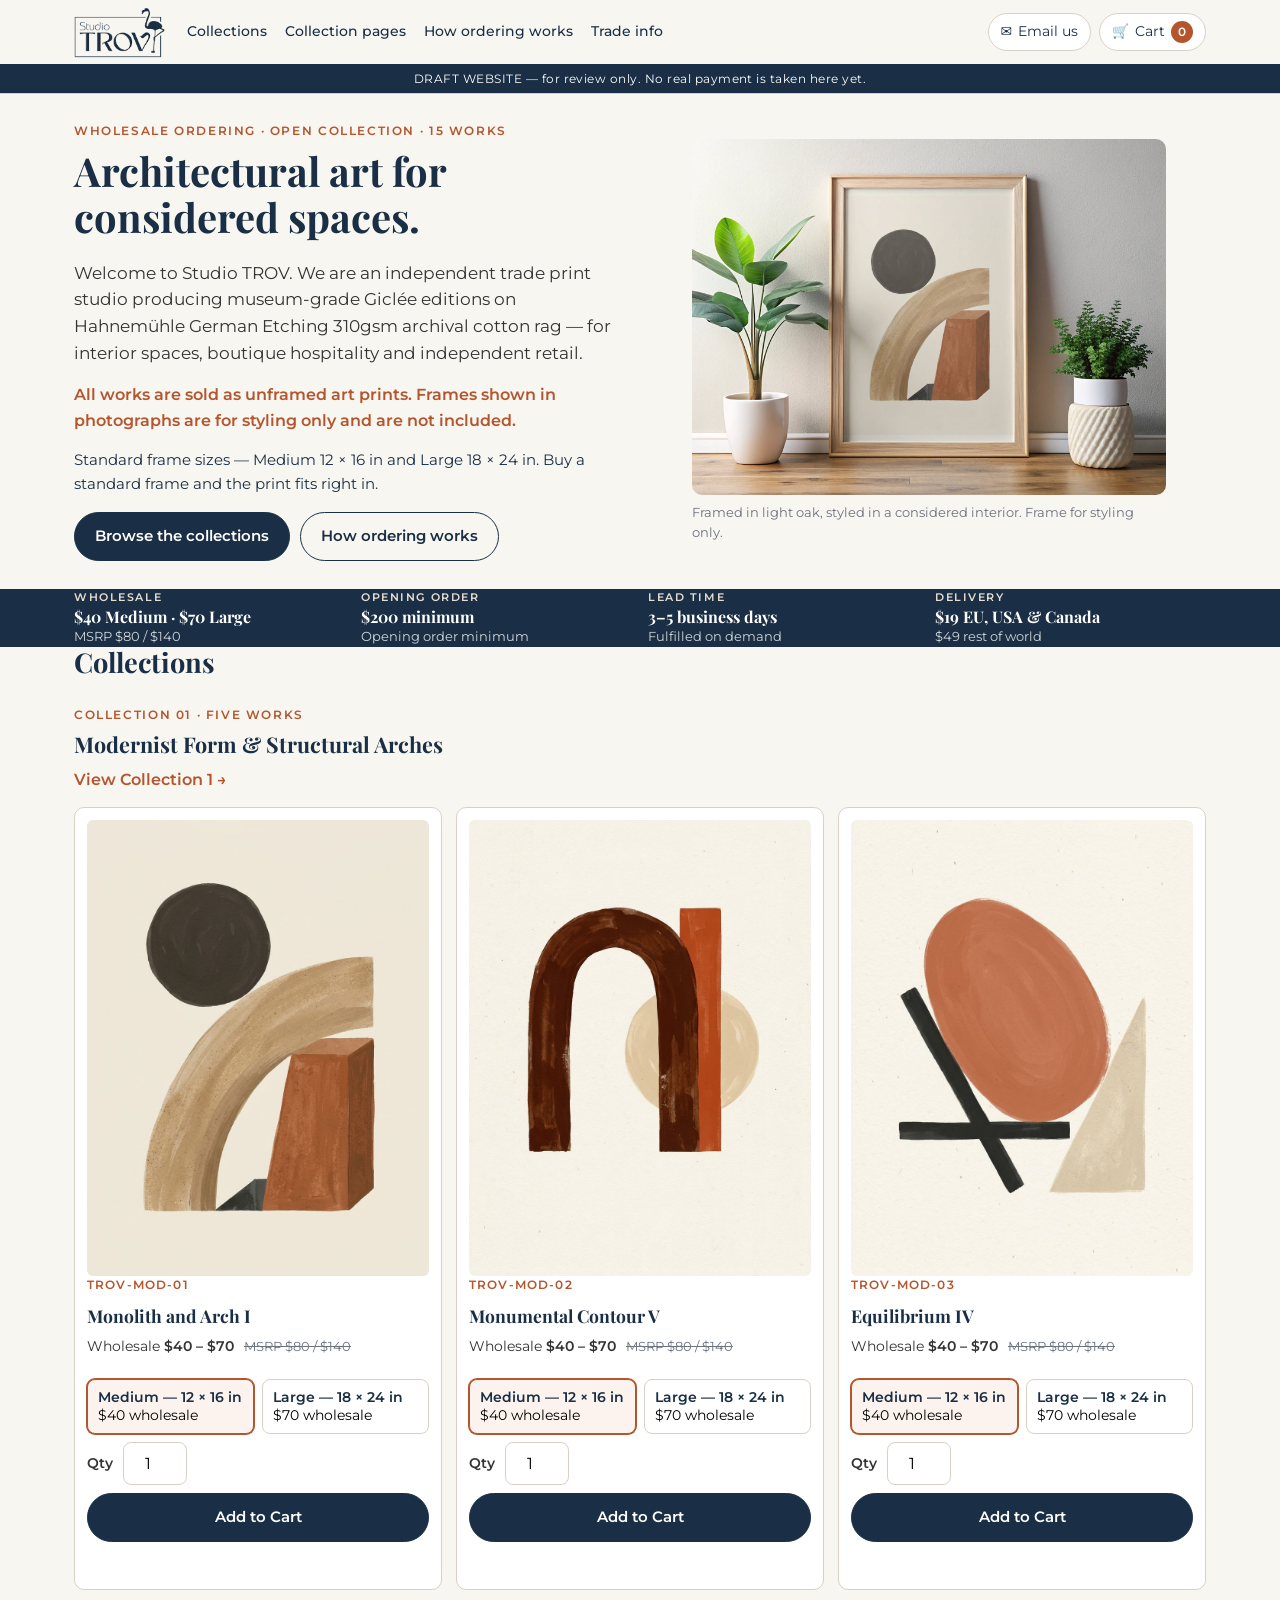
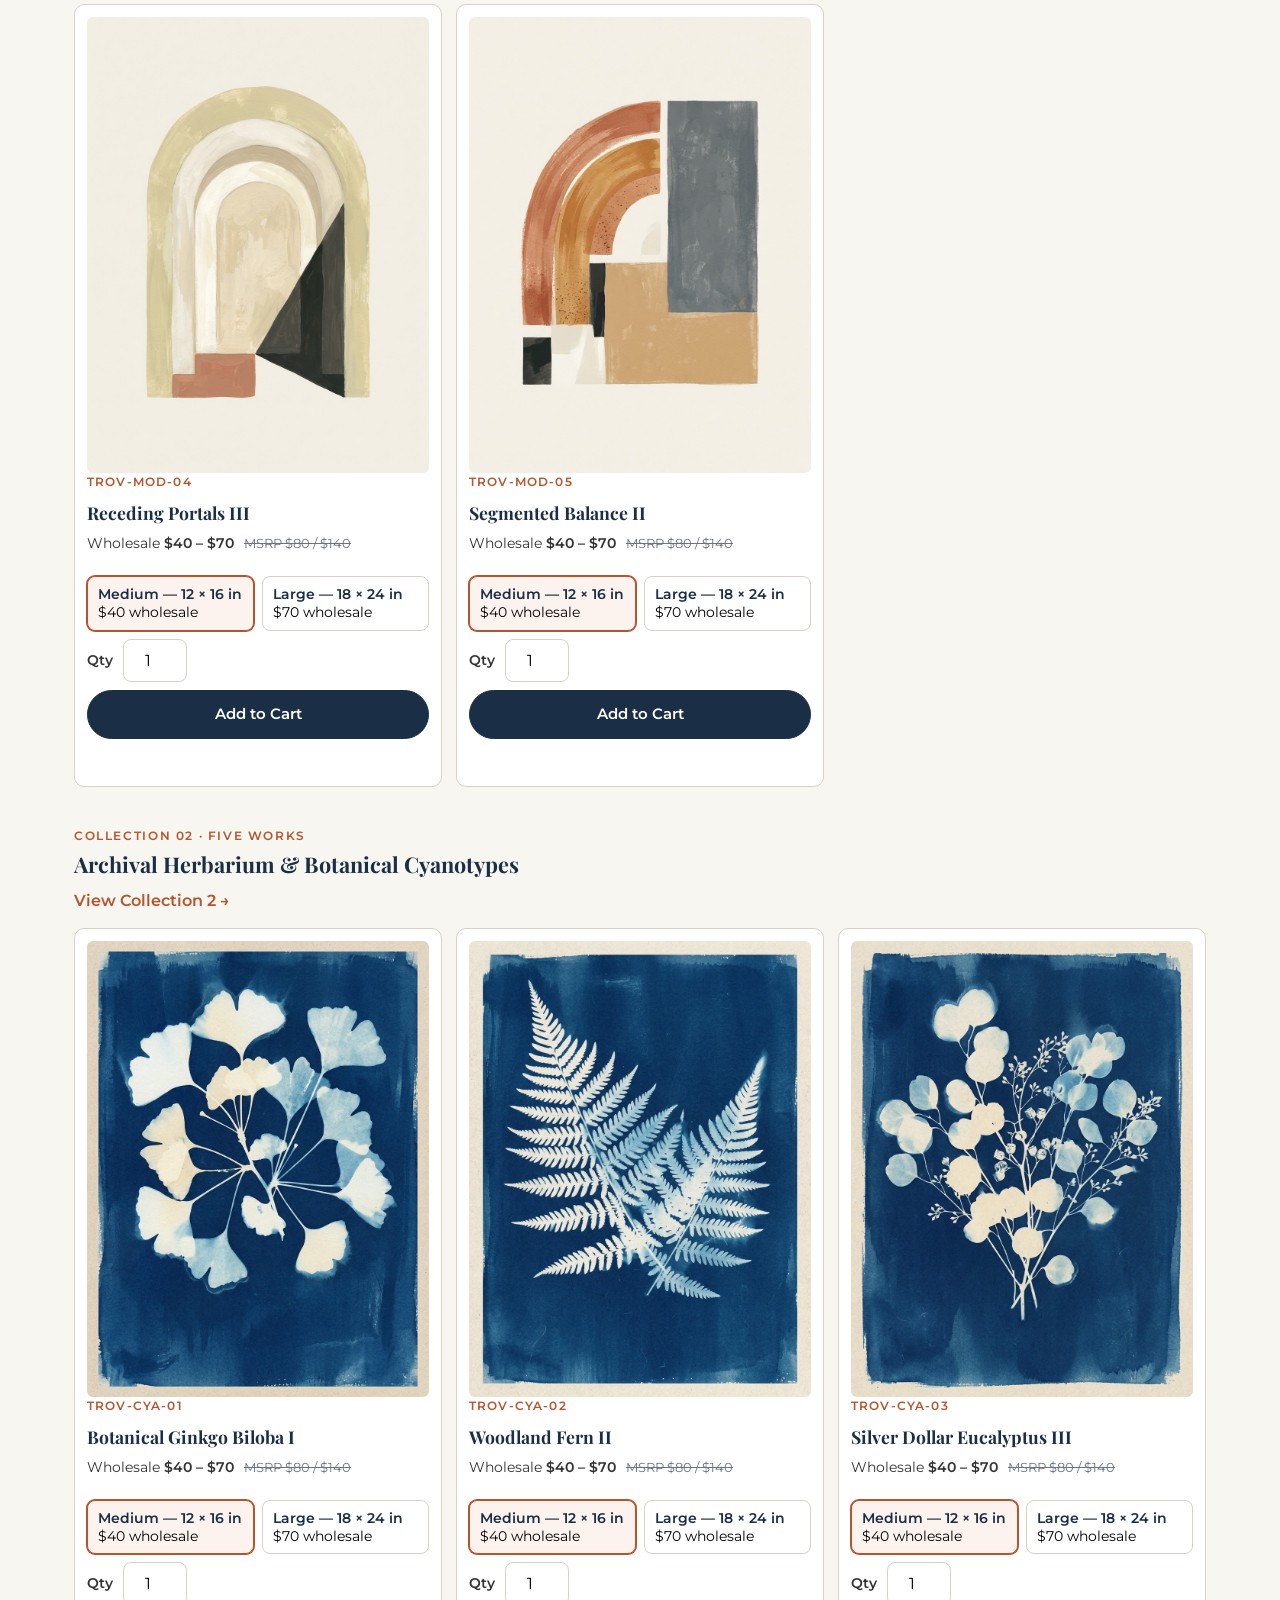
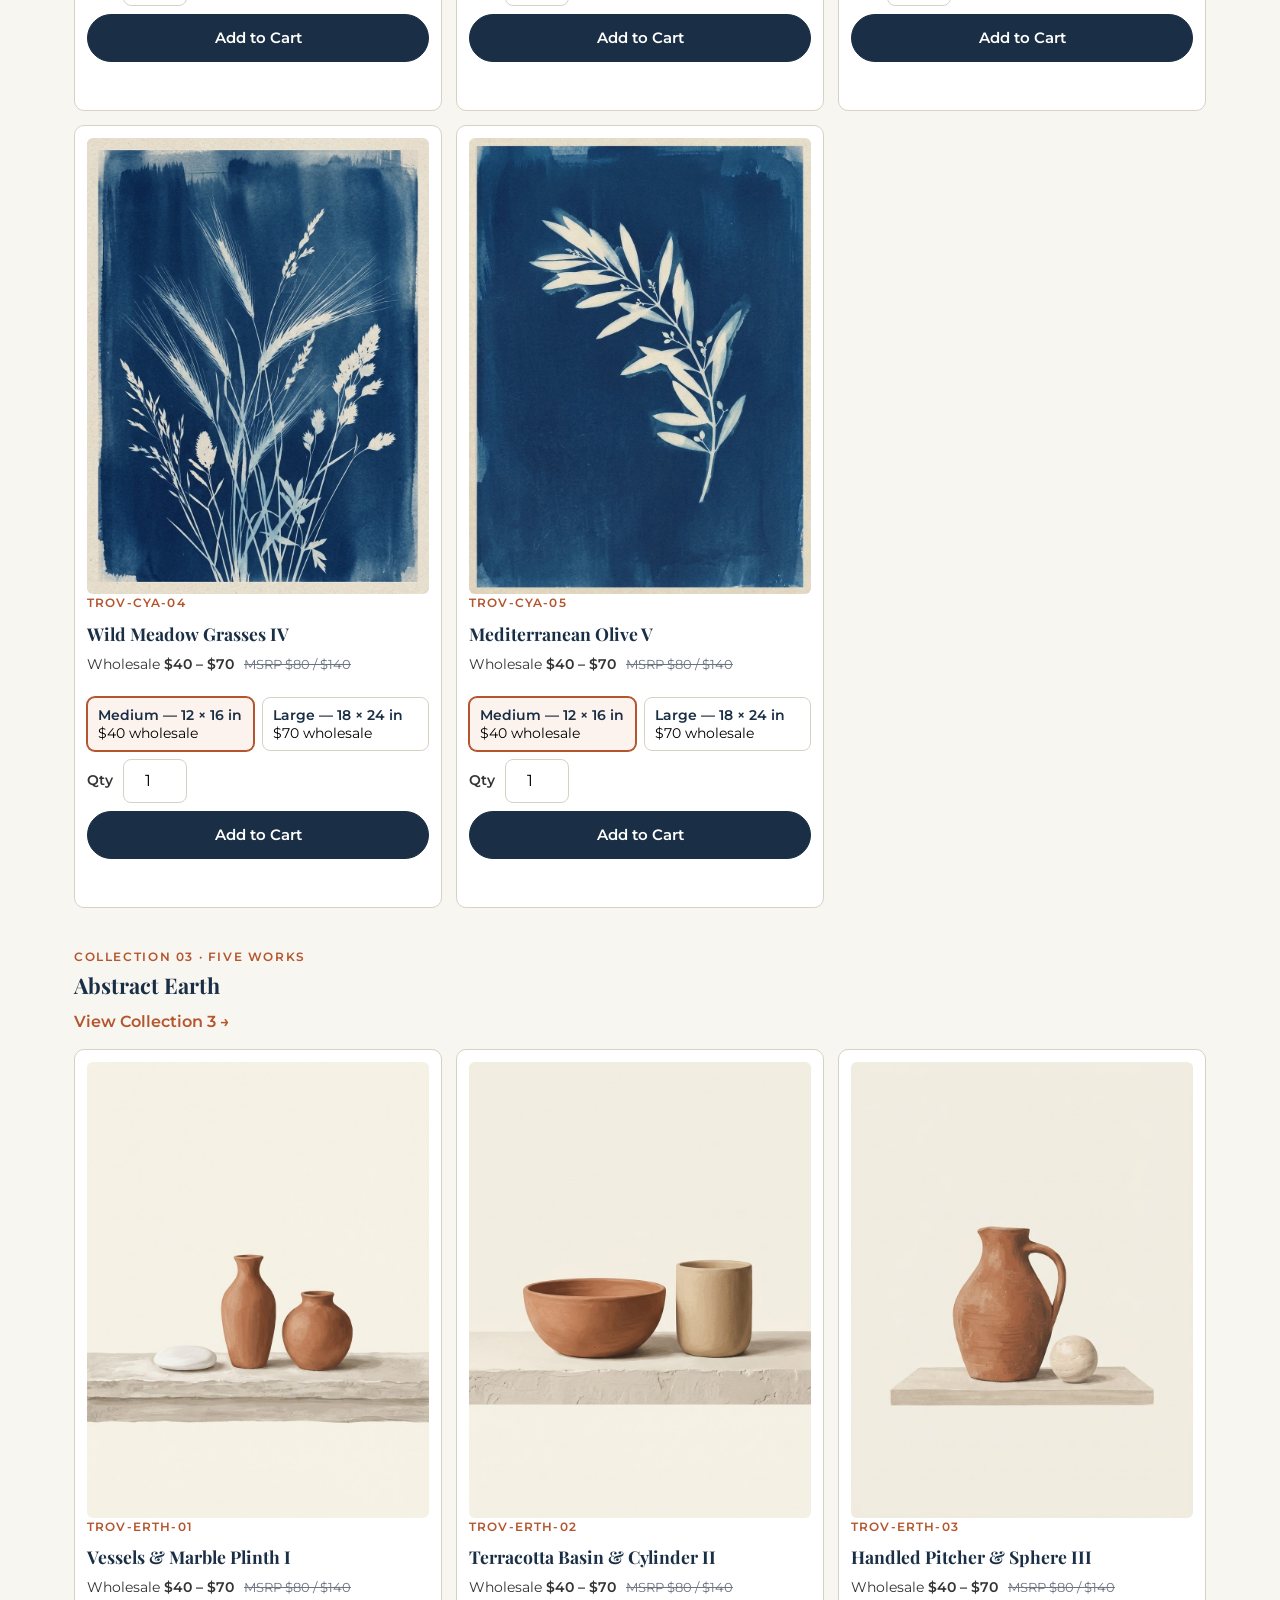
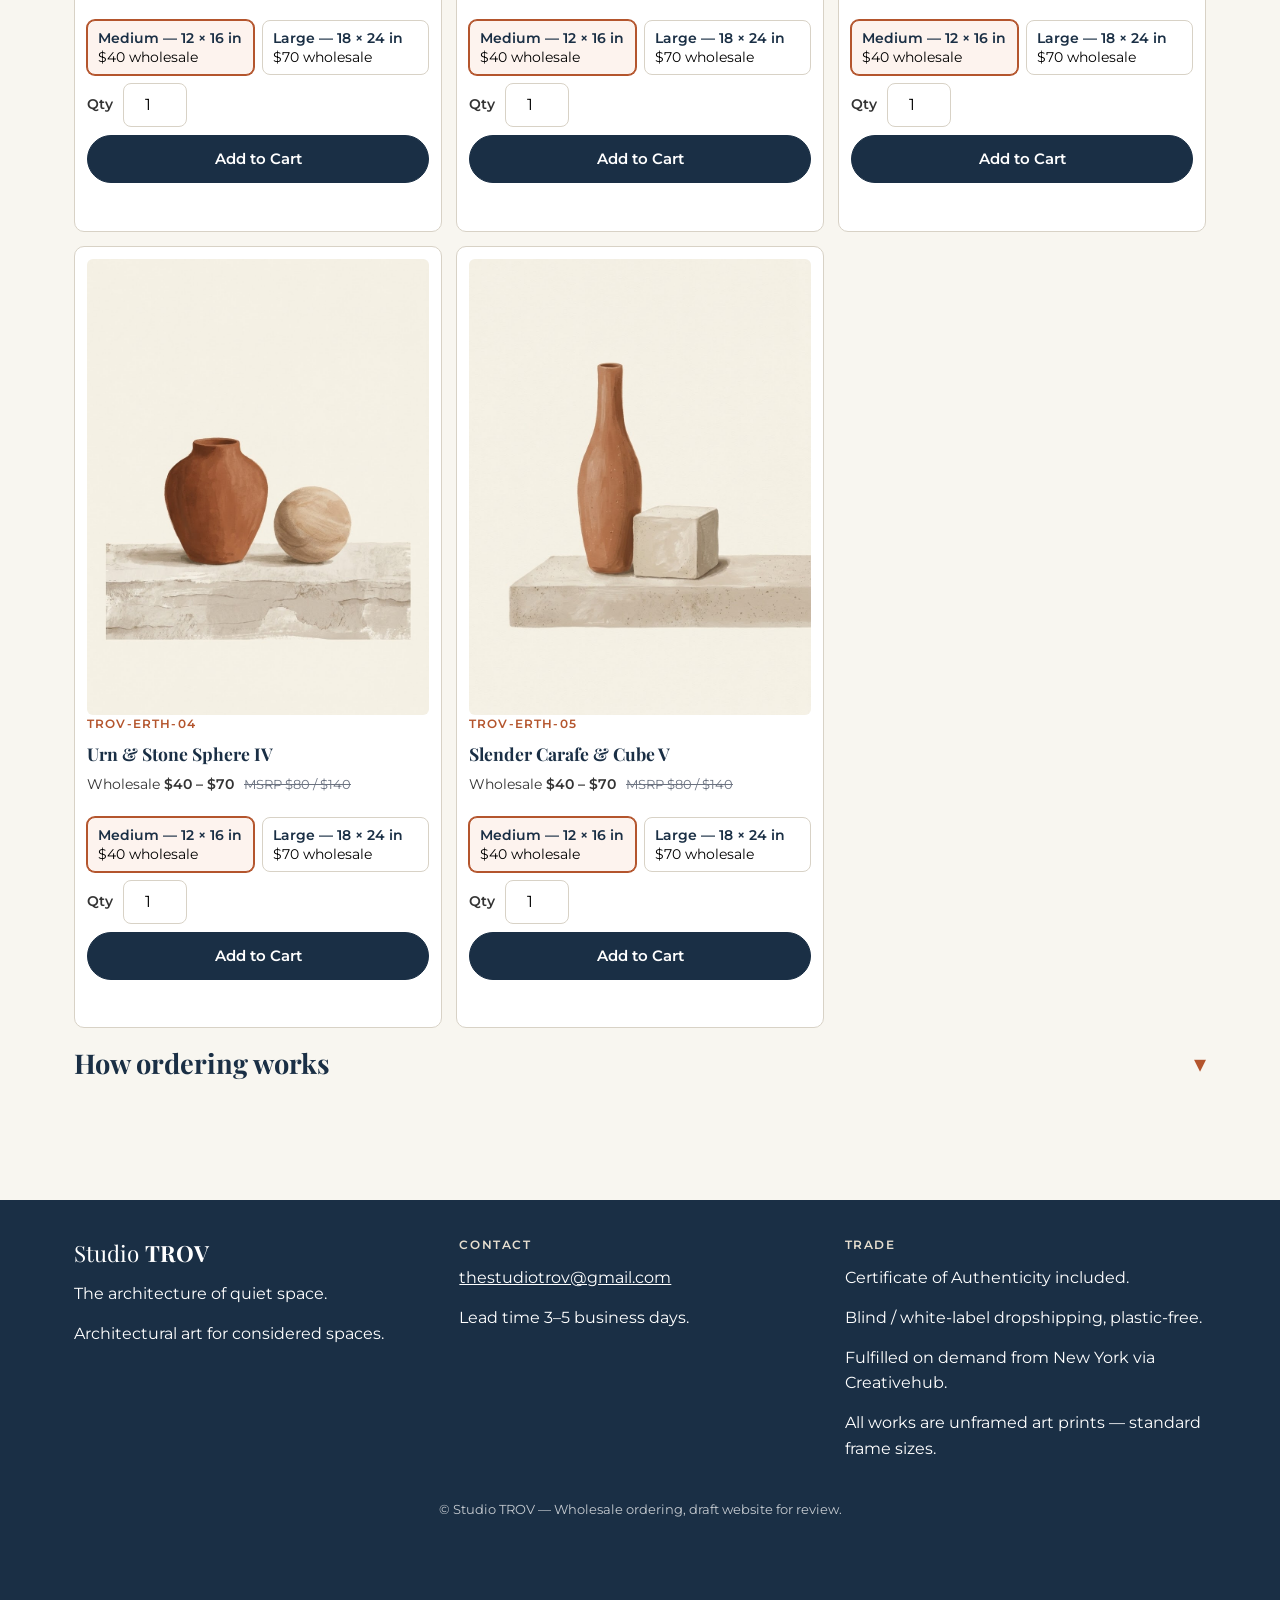
==== index.html @ d838dde0 "Website review changes: trade strip and piece info in rows, collection texts removed, How ordering w" ====
<!DOCTYPE html>
<html lang="en">
<head>
<meta charset="UTF-8">
<meta name="viewport" content="width=device-width, initial-scale=1.0">
<title>Studio TROV — Wholesale Ordering</title>
<meta name="description" content="Studio TROV wholesale ordering: museum-grade Giclée art prints, unframed, in Medium 12×16 in and Large 18×24 in. Order online, pay securely, fulfilled from New York.">
<link rel="icon" href="assets/logo-header.png">
<link rel="stylesheet" href="styles.css">
</head>
<body>
<a class="skip-link" href="#shop">Skip to shop</a>

<!-- ============ HEADER (wireframe: Studio Trov + email + cart) ============ -->
<header class="site-header">
  <div class="container header-inner">
    <a class="brand" href="#shop" data-goto="shop" aria-label="Studio TROV — home">
      <img src="assets/logo-header.png" alt="Studio TROV — The architecture of quiet space" class="brand-logo" onerror="this.style.display='none';document.getElementById('brand-fallback').style.display='inline'">
      <span class="brand-fallback" id="brand-fallback">Studio <strong>TROV</strong></span>
    </a>
    <nav class="header-nav" aria-label="Main">
      <a href="#collections" data-goto="shop" data-scroll="collections">Collections</a>
      <details class="nav-collections">
        <summary>Collection pages</summary>
        <div class="nav-drop">
          <a href="#collection-1" data-collection-view="mod">01 · Modernist Form</a>
          <a href="#collection-2" data-collection-view="cya">02 · Archival Herbarium</a>
          <a href="#collection-3" data-collection-view="erth">03 · Abstract Earth</a>
        </div>
      </details>
      <a href="#how-it-works" data-goto="shop" data-scroll="how-it-works">How ordering works</a>
      <a href="#trade" data-goto="shop" data-scroll="trade">Trade info</a>
    </nav>
    <div class="header-actions">
      <a class="icon-btn" href="mailto:thestudiotrov@gmail.com" title="Reach us via email — thestudiotrov@gmail.com" aria-label="Reach us via email">
        <span aria-hidden="true">✉</span><span class="icon-label">Email us</span>
      </a>
      <button class="icon-btn cart-btn" type="button" data-goto="cart" aria-label="View cart">
        <span aria-hidden="true">🛒</span><span class="icon-label">Cart</span>
        <span class="cart-count" id="cart-count" aria-live="polite">0</span>
      </button>
    </div>
  </div>
  <p class="draft-banner">DRAFT WEBSITE — for review only. No real payment is taken here yet.</p>
</header>

<main id="main">
<!-- ============ SHOP VIEW ============ -->
<section id="view-shop" class="view" aria-label="Shop">
  <!-- Welcome / hero (wireframe: Welcome text left, image right) -->
  <section class="hero container">
    <div class="hero-text">
      <p class="kicker">Wholesale ordering &middot; Open Collection &middot; 15 works</p>
      <h1>Architectural art for considered spaces.</h1>
      <p class="lead">Welcome to Studio TROV. We are an independent trade print studio producing museum-grade Gicl&eacute;e editions on Hahnem&uuml;hle German Etching 310gsm archival cotton rag — for interior spaces, boutique hospitality and independent retail.</p>
      <p class="frameless"><strong>All works are sold as unframed art prints.</strong> Frames shown in photographs are for styling only and are not included.</p>
      <p class="sizes-note">Standard frame sizes — Medium 12 &times; 16 in and Large 18 &times; 24 in. Buy a standard frame and the print fits right in.</p>
      <div class="hero-cta">
        <a class="btn btn-primary" href="#collections">Browse the collections</a>
        <a class="btn btn-ghost" href="#how-it-works">How ordering works</a>
      </div>
    </div>
    <figure class="hero-media">
      <img src="assets/hero-mod01.jpg" alt="Monolith and Arch I, framed in light oak in a considered interior" width="1200" height="800">
      <figcaption>Framed in light oak, styled in a considered interior. Frame for styling only.</figcaption>
    </figure>
  </section>

  <!-- Trade strip -->
  <section class="trade-strip" id="trade" aria-label="Trade terms at a glance">
    <div class="container trade-grid">
      <div><span class="trade-label">Wholesale</span><strong>$40 Medium &middot; $70 Large</strong><span class="trade-sub">MSRP $80 / $140</span></div>
      <div><span class="trade-label">Opening order</span><strong>$200 minimum</strong><span class="trade-sub">Opening order minimum</span></div>
      <div><span class="trade-label">Lead time</span><strong>3–5 business days</strong><span class="trade-sub">Fulfilled on demand</span></div>
      <div><span class="trade-label">Delivery</span><strong>$19 EU, USA &amp; Canada</strong><span class="trade-sub">$49 rest of world</span></div>
    </div>
  </section>

  <!-- Collections (wireframe: Collections, Collection 1/2/3 rows) -->
  <section class="collections container" id="collections" aria-label="Collections">
    <h2>Collections</h2>
    <section class="collection" id="collection-1" aria-labelledby="coll-1-title">
      <div class="collection-head">
        <p class="kicker">Collection 01 &middot; Five works</p>
        <h3 id="coll-1-title">Modernist Form &amp; Structural Arches</h3>
        <p><a href="#collection-1" class="view-collection-link" data-collection-view="mod">View Collection 1 →</a></p>
      </div>
      <div class="product-row" data-collection="mod"></div>
    </section>

    <section class="collection" id="collection-2" aria-labelledby="coll-2-title">
      <div class="collection-head">
        <p class="kicker">Collection 02 &middot; Five works</p>
        <h3 id="coll-2-title">Archival Herbarium &amp; Botanical Cyanotypes</h3>
        <p><a href="#collection-2" class="view-collection-link" data-collection-view="cya">View Collection 2 →</a></p>
      </div>
      <div class="product-row" data-collection="cya"></div>
    </section>

    <section class="collection" id="collection-3" aria-labelledby="coll-3-title">
      <div class="collection-head">
        <p class="kicker">Collection 03 &middot; Five works</p>
        <h3 id="coll-3-title">Abstract Earth</h3>
        <p><a href="#collection-3" class="view-collection-link" data-collection-view="erth">View Collection 3 →</a></p>
      </div>
      <div class="product-row" data-collection="erth"></div>
    </section>
  </section>

  <!-- How ordering works -->
  <section class="how container" id="how-it-works" aria-labelledby="how-title">
    <details class="how-details" id="how-details">
    <summary><h2 id="how-title">How ordering works</h2><span class="how-chevron" aria-hidden="true">▾</span></summary>
    <ol class="steps">
      <li><strong>1. Pick your prints</strong><span>Choose a size and quantity for each work and add it to your cart. Opening order minimum $200.</span></li>
      <li><strong>2. Tell us where to send them</strong><span>Your shop name, email, phone and delivery address — plus any delivery notes.</span></li>
      <li><strong>3. Pay securely</strong><span>Payment is by Stripe secure checkout (to be connected — no real payment is taken in this draft).</span></li>
      <li><strong>4. We fulfil &amp; send tracking</strong><span>Printed and dispatched from New York via Creativehub. We email your tracking number once it ships.</span></li>
    </ol>
    <p class="fineprint">Certificate of Authenticity included with every order. Blind / white-label dropshipping in rigid flat kraft mailers, plastic-free. All prices USD.</p>
    </details>
  </section>
</section>

<!-- ============ COLLECTION PAGE VIEW (dynamic) ============ -->
<section id="view-collection" class="view" hidden aria-label="Collection page">
  <div class="container" id="collection-page"></div>
</section>

<!-- ============ PIECE PAGE VIEW (dynamic) ============ -->
<section id="view-piece" class="view" hidden aria-label="Piece page">
  <div class="container" id="piece-page"></div>
</section>

<!-- ============ CART VIEW ============ -->
<section id="view-cart" class="view" hidden aria-label="Cart">
  <div class="container narrow">
    <p class="kicker">Your order</p>
    <h1>Cart</h1>
    <div id="cart-empty" class="empty-state">
      <p>Your cart is empty.</p>
      <button class="btn btn-primary" type="button" data-goto="shop">Browse the collections</button>
    </div>
    <div id="cart-filled" hidden>
      <ul class="cart-list" id="cart-list"></ul>
      <div class="minimum" id="minimum-box">
        <div class="minimum-bar" role="progressbar" aria-label="Progress to opening order minimum" aria-valuemin="0" aria-valuemax="200" aria-valuenow="0" id="minimum-bar"><span id="minimum-fill"></span></div>
        <p id="minimum-text"></p>
      </div>
      <div class="totals">
        <div class="totals-row"><span>Subtotal</span><strong id="cart-subtotal">$0</strong></div>
        <div class="totals-row">
          <label for="delivery-region">Delivery region</label>
          <select id="delivery-region">
            <option value="">Select a region…</option>
            <option value="19">EU / USA / Canada — $19</option>
            <option value="49">Rest of world — $49</option>
          </select>
        </div>
        <div class="totals-row"><span>Delivery</span><strong id="cart-delivery">—</strong></div>
        <div class="totals-row total"><span>Total</span><strong id="cart-total">$0</strong></div>
      </div>
      <p class="form-error" id="cart-error" role="alert" hidden></p>
      <div class="actions-row">
        <button class="btn btn-ghost" type="button" data-goto="shop">Continue shopping</button>
        <button class="btn btn-primary" type="button" id="to-checkout">Proceed to order details →</button>
      </div>
    </div>
  </div>
</section>

<!-- ============ CHECKOUT / ORDER FORM VIEW ============ -->
<section id="view-checkout" class="view" hidden aria-label="Order details">
  <div class="container narrow">
    <p class="kicker">Step 2 of 3 &middot; Order details</p>
    <h1>Your details</h1>
    <p class="section-intro">We need these to fulfil and deliver your order, and to send your tracking number.</p>
    <form id="order-form" novalidate>
      <fieldset>
        <legend>Buyer</legend>
        <label>Full name *<input type="text" name="fullName" autocomplete="name" required></label>
        <label>Business / shop name *<input type="text" name="shopName" autocomplete="organization" required></label>
        <label>Email *<input type="email" name="email" autocomplete="email" required></label>
        <label>Phone number *<input type="tel" name="phone" autocomplete="tel" required></label>
      </fieldset>
      <fieldset>
        <legend>Delivery address</legend>
        <label>Street address *<input type="text" name="street" autocomplete="address-line1" required></label>
        <div class="form-grid-2">
          <label>City *<input type="text" name="city" autocomplete="address-level2" required></label>
          <label>State / province *<input type="text" name="state" autocomplete="address-level1" required></label>
        </div>
        <div class="form-grid-2">
          <label>Postcode / ZIP *<input type="text" name="postcode" autocomplete="postal-code" required></label>
          <label>Country *<input type="text" name="country" autocomplete="country-name" required></label>
        </div>
        <label class="checkbox"><input type="checkbox" name="billingSame" checked> Billing address is the same as delivery address</label>
        <div id="billing-fields" hidden>
          <label>Billing street address *<input type="text" name="billingStreet" autocomplete="billing address-line1"></label>
          <div class="form-grid-2">
            <label>Billing city *<input type="text" name="billingCity"></label>
            <label>Billing postcode / ZIP *<input type="text" name="billingPostcode"></label>
          </div>
          <label>Billing country *<input type="text" name="billingCountry"></label>
        </div>
      </fieldset>
      <fieldset>
        <legend>Anything else?</legend>
        <label>Delivery notes <span class="optional">(optional)</span><textarea name="notes" rows="3" placeholder="e.g. Deliver to the back door, leave with reception…"></textarea></label>
        <label>How did you find Studio TROV? <span class="optional">(optional)</span>
          <select name="source">
            <option value="">Select…</option>
            <option>Line sheet</option>
            <option>Instagram / social media</option>
            <option>Search / web</option>
            <option>Recommendation</option>
            <option>Trade show / event</option>
            <option>Other</option>
          </select>
        </label>
      </fieldset>
      <p class="form-error" id="form-error" role="alert" hidden></p>
      <div class="actions-row">
        <button class="btn btn-ghost" type="button" data-goto="cart">← Back to cart</button>
        <button class="btn btn-primary" type="submit">Continue to payment →</button>
      </div>
    </form>
  </div>
</section>

<!-- ============ PAYMENT VIEW ============ -->
<section id="view-payment" class="view" hidden aria-label="Payment">
  <div class="container narrow">
    <p class="kicker">Step 3 of 3 &middot; Payment</p>
    <h1>Payment</h1>
    <div class="notice notice-draft" role="note">
      <strong>Draft — Stripe is not connected yet.</strong>
      No real payment will be taken in this draft, and no card details are collected or stored here. Once Stripe is connected, this step will take you to secure Stripe checkout to pay.
    </div>
    <h2>Order summary</h2>
    <div id="payment-summary"></div>
    <fieldset class="payment-methods">
      <legend>Payment method</legend>
      <label class="radio-card"><input type="radio" name="payMethod" value="stripe" checked> <strong>Stripe — secure card checkout</strong><span>Pay by card via Stripe. You will be taken to Stripe's secure checkout once it is connected.</span></label>
    </fieldset>
    <div class="actions-row">
      <button class="btn btn-ghost" type="button" data-goto="checkout">← Back to details</button>
      <button class="btn btn-primary" type="button" id="confirm-pay">Confirm order — draft payment</button>
    </div>
    <p class="fineprint">By confirming, you agree to the trade terms: opening order minimum $200, lead time 3–5 business days, all prices USD. Your order will be emailed to Studio TROV on the next screen.</p>
  </div>
</section>

<!-- ============ CONFIRMATION VIEW ============ -->
<section id="view-confirmation" class="view" hidden aria-label="Order confirmation">
  <div class="container narrow">
    <p class="kicker">Order received — draft</p>
    <h1>Thank you — your order is ready to send</h1>
    <p class="lead">Your order reference is <strong id="order-ref">—</strong>. This is a draft: no payment has been taken and no order has been sent yet. Use the buttons below to send it to Studio TROV.</p>
    <div id="confirmation-summary"></div>
    <div class="actions-row wrap">
      <a class="btn btn-primary" id="email-order-btn" href="mailto:thestudiotrov@gmail.com">Email this order to Studio TROV</a>
      <button class="btn btn-ghost" type="button" id="copy-order-btn">Copy order summary</button>
      <button class="btn btn-ghost" type="button" id="new-order-btn">Start a new order</button>
    </div>
    <p class="fineprint" id="copy-status" role="status"></p>
    <h2>What happens next</h2>
    <ol class="steps">
      <li><strong>1. You email the order</strong><span>It goes straight to thestudiotrov@gmail.com, with your order reference in the subject.</span></li>
      <li><strong>2. Studio TROV confirms &amp; takes payment</strong><span>Once Stripe is connected, payment will be taken securely at this stage instead.</span></li>
      <li><strong>3. We fulfil &amp; send tracking</strong><span>Printed and dispatched from New York via Creativehub. Your tracking number is emailed to you once it ships, usually within 24–48 hours of dispatch.</span></li>
    </ol>
  </div>
</section>
</main>

<!-- ============ FLOATING GO TO CART (wireframe) ============ -->
<div class="floating-cart" id="floating-cart" hidden>
  <div class="container floating-inner">
    <span id="floating-text">0 items · $0</span>
    <button class="btn btn-primary" type="button" data-goto="cart">Go to Cart →</button>
  </div>
</div>

<!-- ============ FOOTER (wireframe) ============ -->
<footer class="site-footer">
  <div class="container footer-grid">
    <div>
      <p class="footer-brand">Studio <strong>TROV</strong></p>
      <p>The architecture of quiet space.</p>
      <p>Architectural art for considered spaces.</p>
    </div>
    <div>
      <p class="footer-label">Contact</p>
      <p><a href="mailto:thestudiotrov@gmail.com">thestudiotrov@gmail.com</a></p>
      <p>Lead time 3–5 business days.</p>
    </div>
    <div>
      <p class="footer-label">Trade</p>
      <p>Certificate of Authenticity included.</p>
      <p>Blind / white-label dropshipping, plastic-free.</p>
      <p>Fulfilled on demand from New York via Creativehub.</p>
      <p>All works are unframed art prints — standard frame sizes.</p>
    </div>
  </div>
  <p class="footer-base">© Studio TROV — Wholesale ordering, draft website for review.</p>
</footer>

<script src="app.js"></script>
</body>
</html>
---- styles.css ----
/* Studio TROV — ordering website (draft)
   Mobile-first, responsive: 1 column / horizontal-scroll rows on mobile,
   2 columns tablet, 3 columns desktop. Navy #1A2F45, off-white #F8F6F0,
   terracotta #B4552D. Playfair Display headings, Montserrat body. */
@font-face{font-family:'Playfair Display';font-style:normal;font-weight:400;font-display:swap;src:url(fonts/PlayfairDisplay-Regular.ttf) format('truetype')}
@font-face{font-family:'Playfair Display';font-style:italic;font-weight:400;font-display:swap;src:url(fonts/PlayfairDisplay-Italic.ttf) format('truetype')}
@font-face{font-family:'Playfair Display';font-style:normal;font-weight:700;font-display:swap;src:url(fonts/PlayfairDisplay-Bold.ttf) format('truetype')}
@font-face{font-family:'Montserrat';font-style:normal;font-weight:300;font-display:swap;src:url(fonts/Montserrat-Light.ttf) format('truetype')}
@font-face{font-family:'Montserrat';font-style:normal;font-weight:400;font-display:swap;src:url(fonts/Montserrat-Regular.ttf) format('truetype')}
@font-face{font-family:'Montserrat';font-style:normal;font-weight:500;font-display:swap;src:url(fonts/Montserrat-Medium.ttf) format('truetype')}
@font-face{font-family:'Montserrat';font-style:normal;font-weight:600;font-display:swap;src:url(fonts/Montserrat-SemiBold.ttf) format('truetype')}

:root{
  --navy:#1A2F45; --offwhite:#F8F6F0; --terra:#B4552D; --charcoal:#333;
  --grey:#6B7280; --hair:#D8D2C6; --white:#fff; --pale:#E7DFD0;
  --radius:10px; --max:1180px;
}
*{box-sizing:border-box}
html{scroll-behavior:smooth}
body{margin:0;background:var(--offwhite);color:var(--charcoal);
  font-family:'Montserrat',system-ui,-apple-system,'Segoe UI',sans-serif;
  font-size:16px;line-height:1.6}
img{max-width:100%;height:auto;display:block}
h1,h2,h3{font-family:'Playfair Display',Georgia,serif;color:var(--navy);line-height:1.15;margin:0 0 .5em}
h1{font-size:2rem} h2{font-size:1.7rem} h3{font-size:1.35rem}
p{margin:0 0 .9em}
a{color:var(--navy)}
.container{max-width:var(--max);margin:0 auto;padding:0 16px}
.narrow{max-width:760px}
.skip-link{position:absolute;left:-9999px}
.skip-link:focus{left:8px;top:8px;background:var(--navy);color:#fff;padding:8px 12px;z-index:99}
.kicker{font-size:.72rem;font-weight:600;letter-spacing:.14em;text-transform:uppercase;color:var(--terra);margin:0 0 .6em}
.lead{font-size:1.05rem}
.frameless{color:var(--terra);font-weight:600}
.sizes-note{font-size:.95rem;color:var(--navy)}
.fineprint{font-size:.85rem;color:var(--grey)}

/* Header — sticky, as in wireframe */
.site-header{position:sticky;top:0;z-index:50;background:var(--offwhite);border-bottom:1px solid var(--hair)}
.header-inner{display:flex;align-items:center;gap:12px;min-height:64px}
.brand{display:flex;align-items:center;text-decoration:none;color:var(--navy);flex:0 0 auto}
.brand-logo{height:52px;width:auto}
.brand-fallback{display:none;font-family:'Playfair Display',serif;font-size:1.3rem}
.header-nav{display:none;gap:18px;margin-left:8px}
.header-nav a{text-decoration:none;font-size:.85rem;font-weight:500;color:var(--navy)}
.header-nav a:hover{color:var(--terra)}
.header-actions{margin-left:auto;display:flex;gap:8px;align-items:center}
.icon-btn{display:inline-flex;align-items:center;gap:6px;background:#fff;border:1px solid var(--hair);
  border-radius:999px;padding:7px 12px;font:inherit;font-size:.85rem;cursor:pointer;color:var(--navy);text-decoration:none}
.icon-btn:hover{border-color:var(--terra)}
.cart-btn{position:relative}
.cart-count{background:var(--terra);color:#fff;border-radius:999px;min-width:22px;height:22px;
  display:inline-flex;align-items:center;justify-content:center;font-size:.75rem;font-weight:600;padding:0 5px}
.draft-banner{margin:0;text-align:center;background:var(--navy);color:#fff;font-size:.75rem;padding:5px 12px;letter-spacing:.04em}

/* Buttons */
.btn{display:inline-block;border:1px solid var(--navy);border-radius:999px;padding:11px 20px;
  font:inherit;font-weight:600;font-size:.95rem;cursor:pointer;text-decoration:none;text-align:center}
.btn-primary{background:var(--navy);color:#fff}
.btn-primary:hover{background:var(--terra);border-color:var(--terra)}
.btn-ghost{background:transparent;color:var(--navy)}
.btn-ghost:hover{border-color:var(--terra);color:var(--terra)}
.btn:disabled{opacity:.45;cursor:not-allowed}
button{font:inherit}

/* Hero */
.hero{padding:28px 16px 8px;display:grid;gap:24px}
.hero-media img{width:100%;aspect-ratio:4/3;object-fit:cover;border-radius:var(--radius)}
.hero-media figcaption{font-size:.8rem;color:var(--grey);margin-top:8px}
.hero-cta{display:flex;gap:10px;flex-wrap:wrap;margin-top:16px}

/* Trade strip */
.trade-strip{background:var(--navy);color:#fff;margin:28px 0 0}
.trade-grid{display:grid;grid-template-columns:repeat(2,minmax(0,1fr));gap:14px 16px;padding:20px 16px}
.trade-grid div{display:flex;flex-direction:column;min-width:0}
.trade-label{font-size:.7rem;letter-spacing:.14em;text-transform:uppercase;color:var(--pale);font-weight:600}
.trade-grid strong{font-family:'Playfair Display',serif;font-size:1rem;font-weight:700;line-height:1.25;overflow-wrap:break-word}
.trade-sub{font-size:.8rem;opacity:.8}

/* Collections — mobile: horizontal scroll rows (wireframe); tablet/desktop: grid */
.collections{padding:32px 16px 8px}
.section-intro{max-width:640px}
.collection{margin:28px 0 8px}
.collection-head{margin-bottom:14px;max-width:640px}
.product-row{display:flex;gap:14px;overflow-x:auto;scroll-snap-type:x mandatory;
  padding-bottom:12px;-webkit-overflow-scrolling:touch}
.product-row::-webkit-scrollbar{height:6px}
.product-row::-webkit-scrollbar-thumb{background:var(--hair);border-radius:3px}
.product-card{flex:0 0 78%;max-width:300px;scroll-snap-align:start;background:#fff;
  border:1px solid var(--hair);border-radius:var(--radius);padding:12px;display:flex;flex-direction:column;gap:8px}
.product-card img{width:100%;aspect-ratio:3/4;object-fit:cover;border-radius:6px;background:var(--pale)}
.product-sku{font-size:.72rem;font-weight:600;letter-spacing:.1em;text-transform:uppercase;color:var(--terra)}
.product-title{font-family:'Playfair Display',serif;color:var(--navy);font-size:1.1rem;line-height:1.25;margin:0}
.product-price{font-size:.9rem}
.product-price s{color:var(--grey);margin-left:6px;font-size:.82rem}
.size-pills{display:flex;gap:8px;flex-wrap:wrap}
.size-pill{flex:1;min-width:120px;border:1px solid var(--hair);border-radius:8px;background:#fff;
  padding:8px 10px;cursor:pointer;text-align:left;font-size:.85rem;line-height:1.35}
.size-pill[aria-pressed="true"]{border-color:var(--terra);background:#FDF3EE;box-shadow:0 0 0 1px var(--terra)}
.size-pill strong{display:block;color:var(--navy)}
.qty-row{display:flex;align-items:center;gap:10px}
.qty-row label{font-size:.85rem;font-weight:600}
.qty-row input{width:64px;padding:8px;border:1px solid var(--hair);border-radius:8px;font:inherit;text-align:center}
.add-btn{width:100%}
.added-note{font-size:.82rem;color:var(--terra);font-weight:600;min-height:1.2em}

/* How it works — collapsible drop-down (collapsed by default) */
.how{padding:24px 16px 40px}
.how-details summary{display:flex;align-items:center;justify-content:space-between;gap:12px;cursor:pointer;list-style:none}
.how-details summary::-webkit-details-marker{display:none}
.how-details summary h2{margin:0}
.how-chevron{font-size:1.5rem;line-height:1;color:var(--terra);transition:transform .2s ease;flex:0 0 auto}
.how-details[open ] .how-chevron{transform:rotate(180deg)}
.how-details .steps{margin-top:16px}
.steps{list-style:none;margin:0;padding:0;display:grid;gap:14px;counter-reset:step}
.steps li{background:#fff;border:1px solid var(--hair);border-radius:var(--radius);padding:16px}
.steps strong{display:block;font-family:'Playfair Display',serif;color:var(--navy);font-size:1.05rem;margin-bottom:4px}
.steps span{font-size:.92rem}

/* Views */
.view{padding:28px 0 120px}
.view[hidden]{display:none}
.empty-state{background:#fff;border:1px solid var(--hair);border-radius:var(--radius);padding:28px;text-align:center}
.cart-list{list-style:none;margin:0 0 20px;padding:0;display:grid;gap:12px}
.cart-item{display:grid;grid-template-columns:72px 1fr;gap:12px;background:#fff;border:1px solid var(--hair);border-radius:var(--radius);padding:12px}
.cart-item img{width:72px;aspect-ratio:3/4;object-fit:cover;border-radius:6px}
.cart-item h3{font-size:1rem;margin:0}
.cart-item .muted{font-size:.85rem;color:var(--grey)}
.cart-item .line-total{font-weight:600;color:var(--navy)}
.cart-qty{display:flex;align-items:center;gap:8px;margin-top:8px}
.cart-qty button{width:32px;height:32px;border:1px solid var(--hair);background:#fff;border-radius:8px;cursor:pointer;font-size:1rem}
.cart-qty input{width:52px;padding:6px;text-align:center;border:1px solid var(--hair);border-radius:8px;font:inherit}
.remove-btn{background:none;border:none;color:var(--terra);cursor:pointer;padding:4px 0;font-size:.85rem;text-align:left}
.minimum{background:#fff;border:1px solid var(--hair);border-radius:var(--radius);padding:14px;margin-bottom:16px}
.minimum-bar{height:10px;background:var(--pale);border-radius:5px;overflow:hidden}
.minimum-bar span{display:block;height:100%;background:var(--terra);width:0}
.minimum p{margin:8px 0 0;font-size:.9rem}
.totals{background:#fff;border:1px solid var(--hair);border-radius:var(--radius);padding:16px;margin-bottom:16px}
.totals-row{display:flex;justify-content:space-between;align-items:center;gap:12px;padding:6px 0}
.totals-row.total{border-top:1px solid var(--hair);margin-top:8px;padding-top:12px;font-size:1.15rem}
.totals select{padding:8px;border:1px solid var(--hair);border-radius:8px;font:inherit;max-width:260px}
.actions-row{display:flex;gap:10px;flex-wrap:wrap;justify-content:space-between}
.actions-row.wrap{justify-content:flex-start}

/* Forms */
form fieldset{border:1px solid var(--hair);border-radius:var(--radius);background:#fff;padding:16px;margin:0 0 16px}
form legend{font-family:'Playfair Display',serif;color:var(--navy);font-size:1.1rem;padding:0 6px}
form label{display:block;font-size:.9rem;font-weight:600;margin-bottom:12px}
form input,form select,form textarea{width:100%;padding:10px 12px;border:1px solid var(--hair);border-radius:8px;font:inherit;font-weight:400;margin-top:5px;background:#fff}
form input:focus,form select:focus,form textarea:focus{outline:2px solid var(--terra);outline-offset:1px}
form input[aria-invalid="true"]{border-color:#B91C1C}
.optional{font-weight:400;color:var(--grey)}
.checkbox{font-weight:400}
.checkbox input{width:auto;margin-right:8px}
.form-grid-2{display:grid;gap:0 12px}
.form-error{background:#FDECEC;color:#7F1D1D;border:1px solid #F5C6C6;border-radius:8px;padding:10px 12px;font-size:.9rem}
.notice{border-radius:var(--radius);padding:14px 16px;margin-bottom:16px}
.notice-draft{background:#FFF4E5;border:1px solid #E8C48A;color:#5B3A00}
.radio-card{display:flex;flex-direction:column;gap:4px;border:1px solid var(--hair);border-radius:var(--radius);padding:14px;background:#fff;cursor:pointer}
.radio-card input{width:auto}
.summary-table{width:100%;border-collapse:collapse;background:#fff;border:1px solid var(--hair);border-radius:var(--radius);overflow:hidden}
.summary-table th,.summary-table td{padding:10px 12px;text-align:left;border-bottom:1px solid var(--hair);font-size:.9rem;vertical-align:top}
.summary-table th{background:var(--offwhite);color:var(--navy)}
.summary-table tr:last-child td{border-bottom:none}

/* Floating Go to Cart (wireframe: floating at the base of the page) */
.floating-cart{position:fixed;left:0;right:0;bottom:0;z-index:60;background:rgba(248,246,240,.97);
  border-top:1px solid var(--hair);box-shadow:0 -4px 16px rgba(26,47,69,.12)}
.floating-inner{display:flex;align-items:center;justify-content:space-between;gap:12px;padding:10px 16px}
.floating-inner span{font-weight:600;color:var(--navy)}

/* Footer */
.site-footer{background:var(--navy);color:#fff;padding:36px 0 120px}
.footer-grid{display:grid;gap:24px}
.footer-brand{font-family:'Playfair Display',serif;font-size:1.4rem;margin:0 0 .4em}
.footer-label{font-size:.72rem;letter-spacing:.14em;text-transform:uppercase;color:var(--pale);font-weight:600}
.site-footer a{color:#fff}
.footer-base{text-align:center;font-size:.8rem;opacity:.75;margin:24px 16px 0}

/* Tablet */
@media (min-width:700px){
  h1{font-size:2.5rem}
  .header-nav{display:flex}
  .icon-label{display:inline}
  .hero{grid-template-columns:1fr 1fr;align-items:center;padding-top:40px}
  .trade-grid{grid-template-columns:repeat(2,1fr)}
  .product-row{display:grid;grid-template-columns:repeat(2,1fr);overflow:visible}
  .product-card{flex:none;max-width:none}
  .steps{grid-template-columns:repeat(2,1fr)}
  .form-grid-2{grid-template-columns:1fr 1fr}
  .footer-grid{grid-template-columns:repeat(3,1fr)}
}
/* Desktop */
@media (min-width:1024px){
  .container{padding:0 24px}
  .trade-grid{grid-template-columns:repeat(4,1fr)}
  .product-row{grid-template-columns:repeat(3,1fr)}
  .steps{grid-template-columns:repeat(4,1fr)}
  .cart-item{grid-template-columns:96px 1fr}
  .cart-item img{width:96px}
}
@media (prefers-reduced-motion:reduce){html{scroll-behavior:auto}}

/* ---- Collection + piece pages (added 2026-11-14) ---- */
.nav-collections{position:relative}
.nav-collections summary{cursor:pointer;font-size:.85rem;font-weight:500;color:var(--navy);list-style:none}
.nav-collections summary::-webkit-details-marker{display:none}
.nav-drop{position:absolute;top:130%;right:0;background:#fff;border:1px solid var(--hair);border-radius:var(--radius);box-shadow:0 8px 24px rgba(26,47,69,.15);padding:8px;min-width:230px;display:flex;flex-direction:column;z-index:70}
.nav-drop a{padding:8px 10px;border-radius:6px}
.nav-drop a:hover{background:var(--offwhite)}
.view-collection-link{font-weight:600;color:var(--terra);text-decoration:none}
.view-collection-link:hover{text-decoration:underline}
.back-link{display:inline-block;margin-bottom:14px;color:var(--navy);font-weight:600;text-decoration:none}
.back-link:hover{color:var(--terra)}
.collection-hero{width:100%;aspect-ratio:16/9;object-fit:cover;border-radius:var(--radius);margin-bottom:18px}
.collection-page-grid{display:grid;gap:14px;margin-top:18px}
.collection-page-grid .product-card{max-width:none}
.piece-layout{display:grid;gap:20px}
.piece-media{display:grid;gap:12px}
.piece-media figure{margin:0}
.piece-media img{width:100%;border-radius:var(--radius)}
.piece-media img.flat{aspect-ratio:3/4;object-fit:cover}
.piece-media img.mock{aspect-ratio:4/3;object-fit:cover}
.piece-media figcaption{font-size:.8rem;color:var(--grey);margin-top:6px}
.piece-info h1{font-size:1.8rem}
.piece-desc{font-size:.98rem}
.spec-list{list-style:none;margin:0 0 16px;padding:0;display:grid;grid-template-columns:repeat(2,minmax(0,1fr));gap:10px 14px}
.spec-list li{border-top:1px solid var(--hair);padding-top:8px;font-size:.88rem;min-width:0;overflow-wrap:break-word}
.piece-buy-row{display:flex;gap:12px;align-items:center;flex-wrap:wrap;margin-top:12px}
.piece-buy-row .qty-row{flex:0 0 auto}
.piece-buy-row #piece-add{flex:1;min-width:160px}
.spec-list strong{color:var(--navy)}
.product-link{text-decoration:none;color:inherit;display:block}
.product-link:hover .product-title{color:var(--terra)}
.related{margin-top:28px}
.related h2{font-size:1.4rem}
@media (min-width:700px){
  .collection-page-grid{grid-template-columns:repeat(2,1fr)}
  .piece-layout{grid-template-columns:1fr 1fr;align-items:start}
  .piece-media{position:sticky;top:120px}
}
@media (min-width:1024px){
  .collection-page-grid{grid-template-columns:repeat(3,1fr)}
}
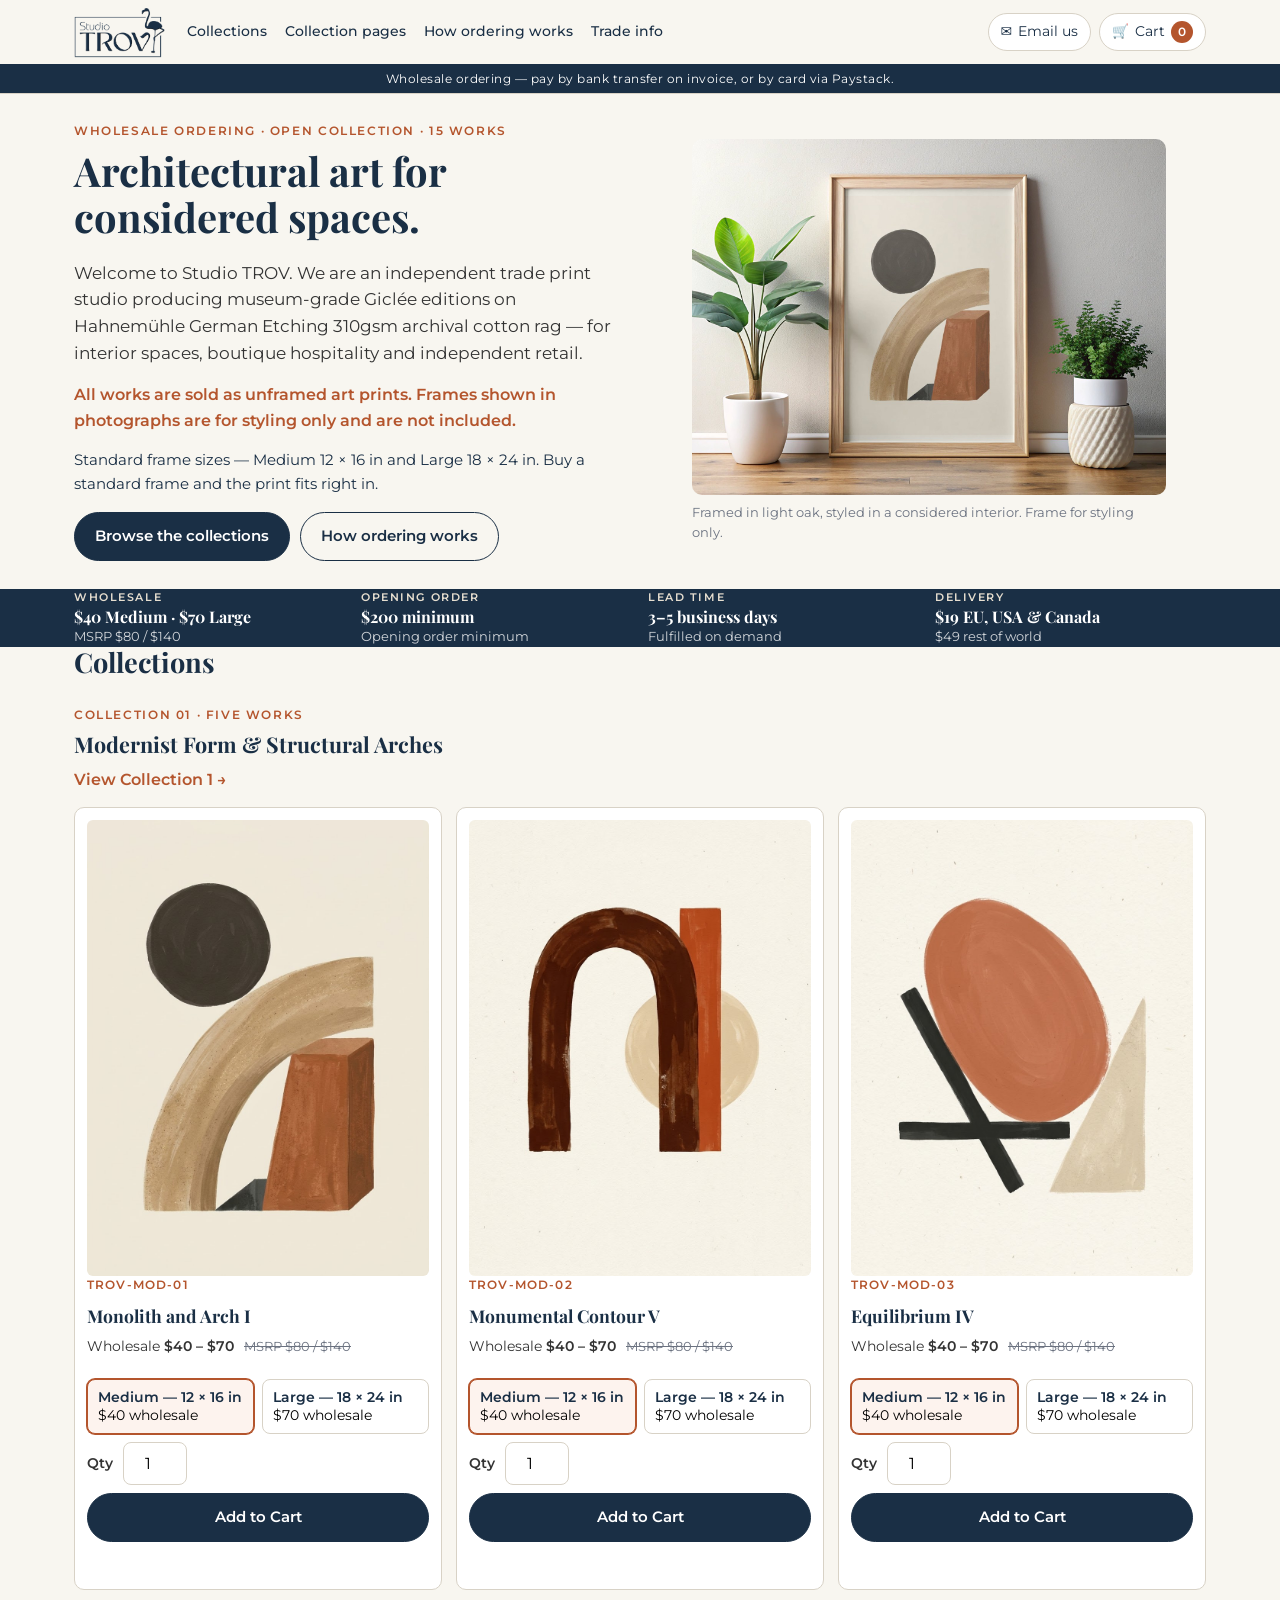
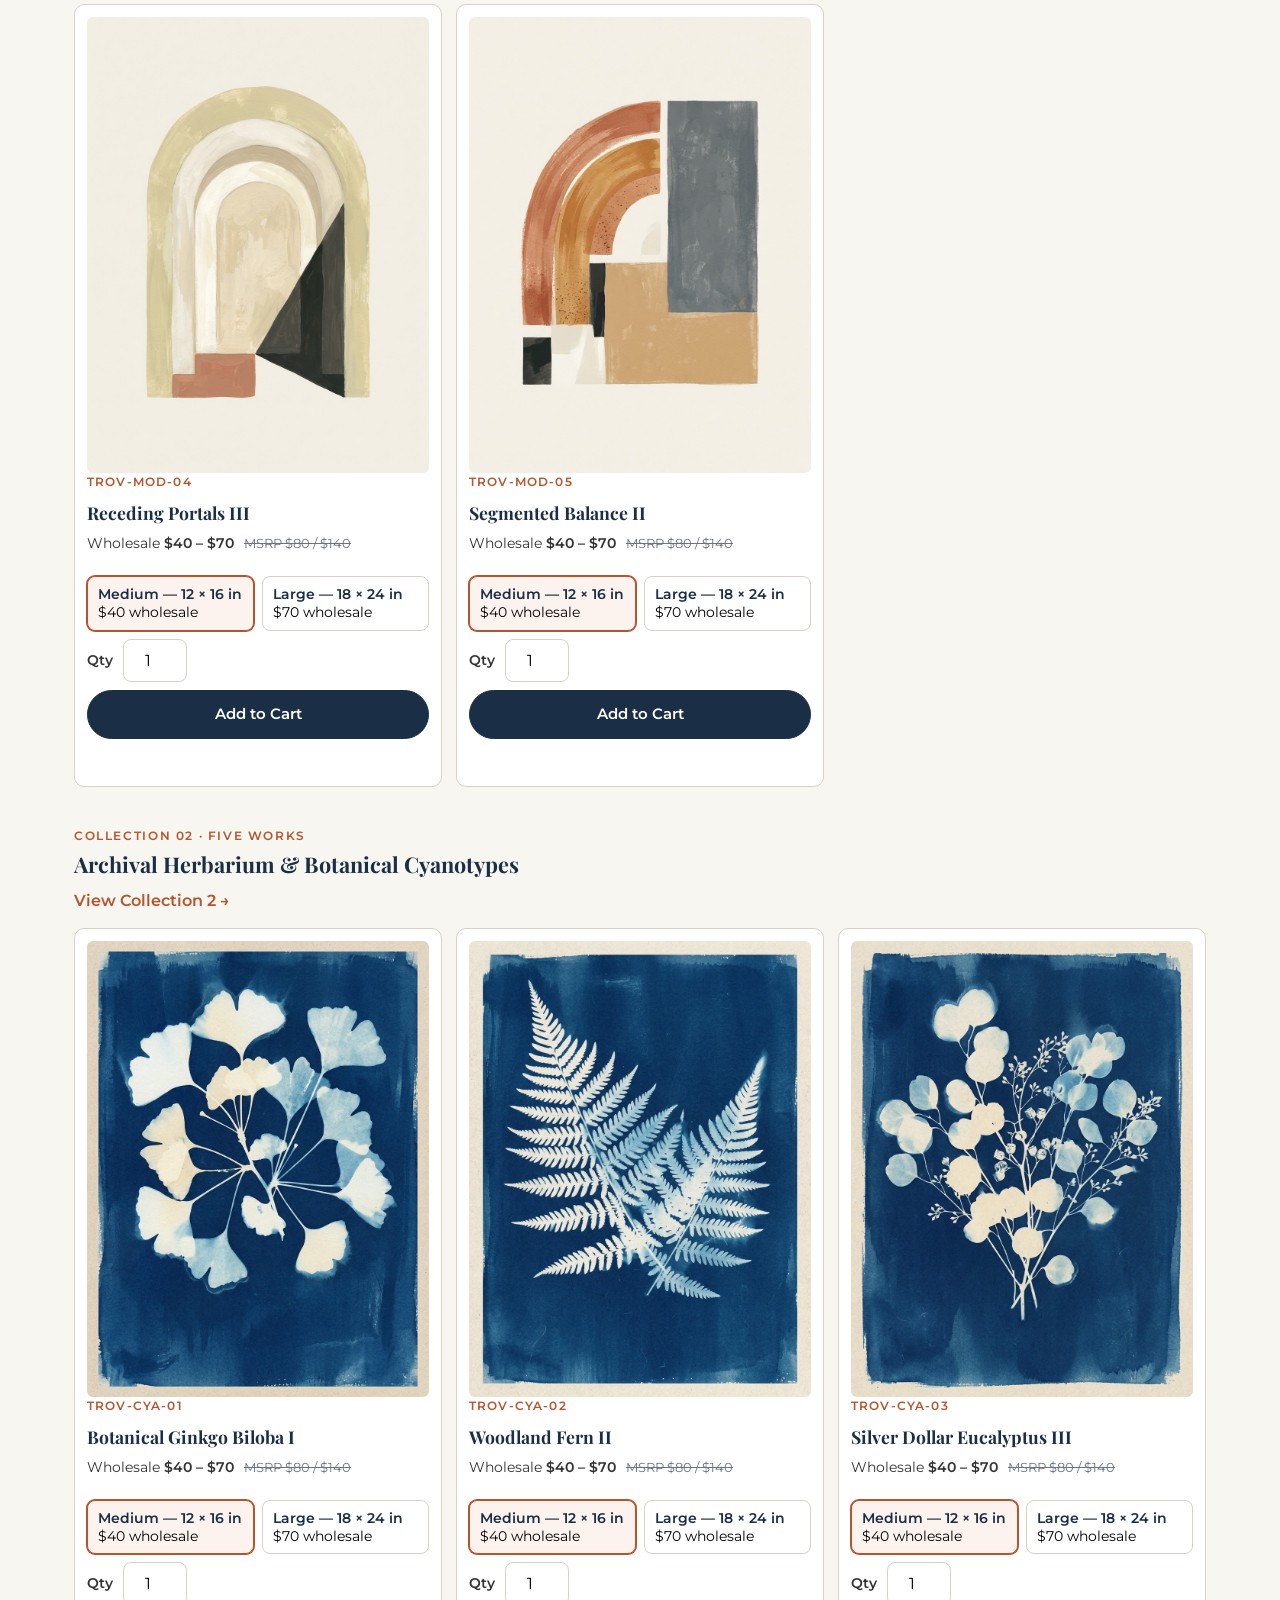
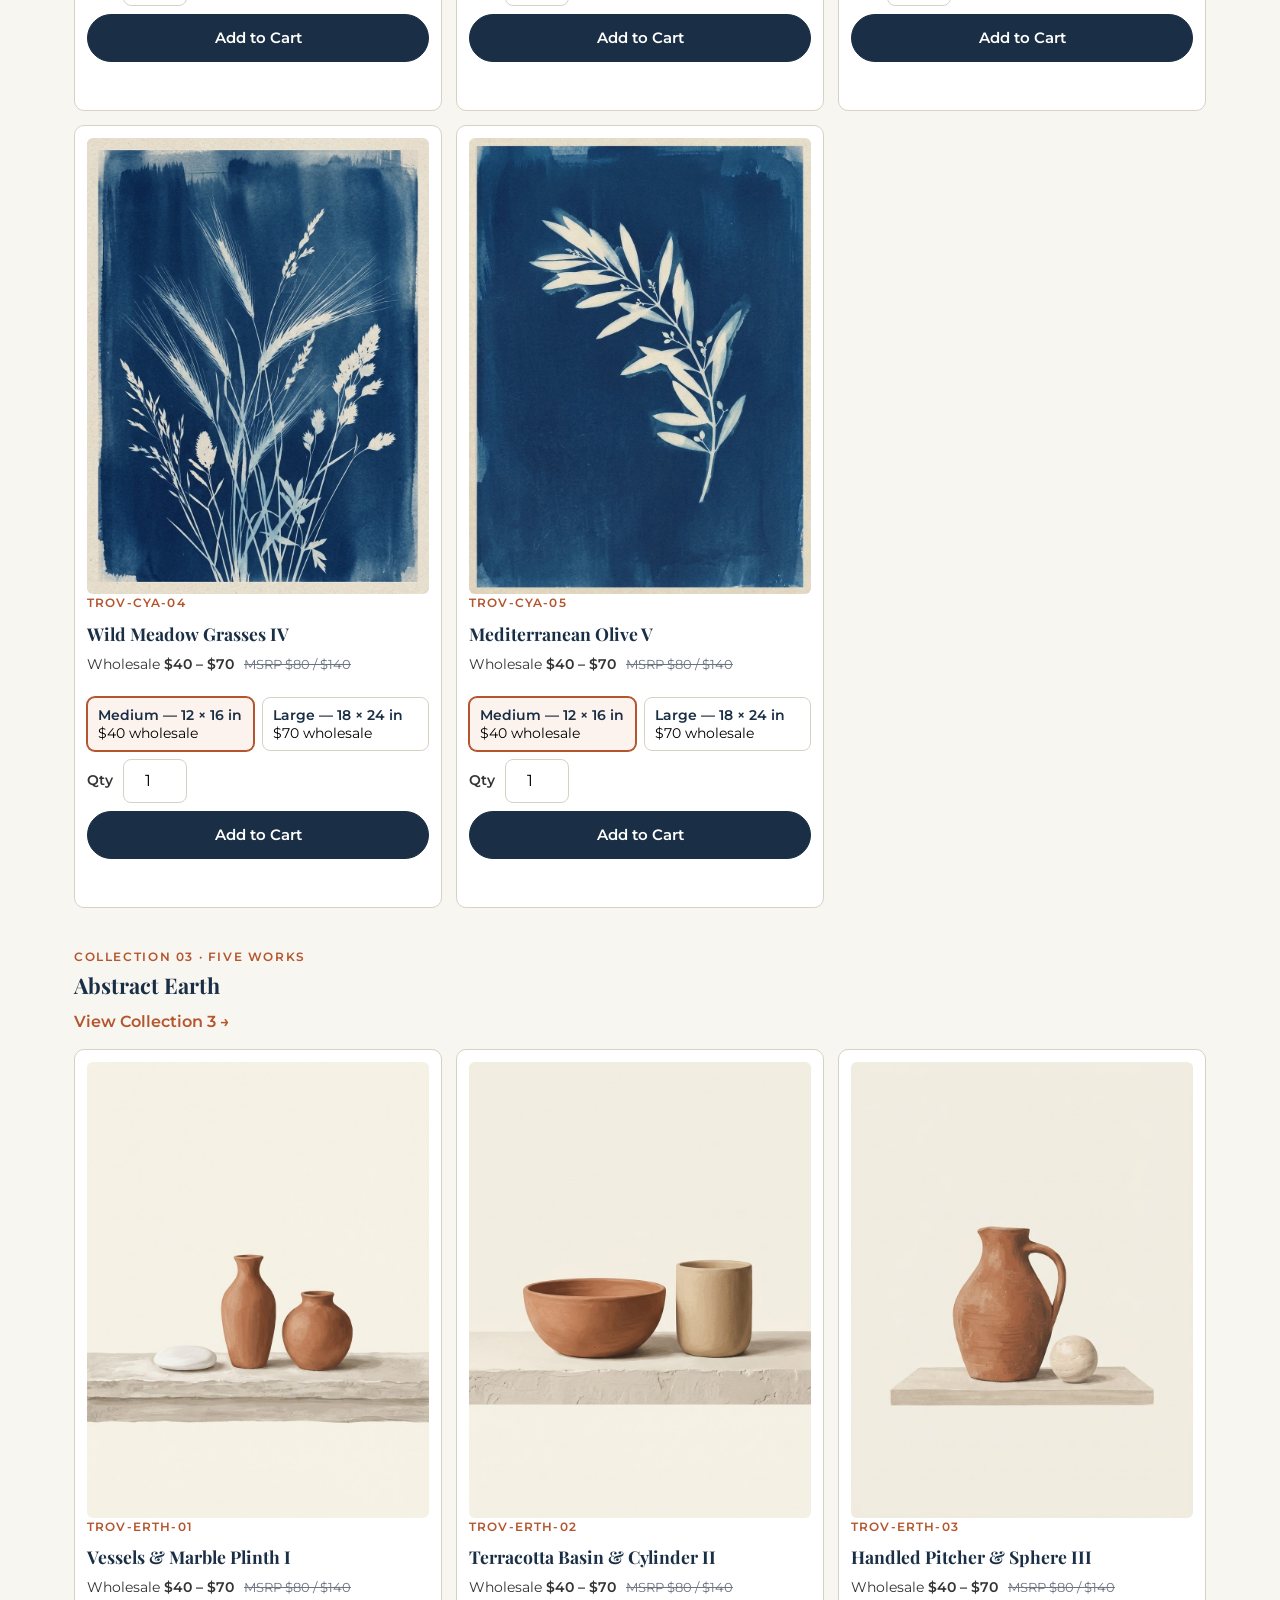
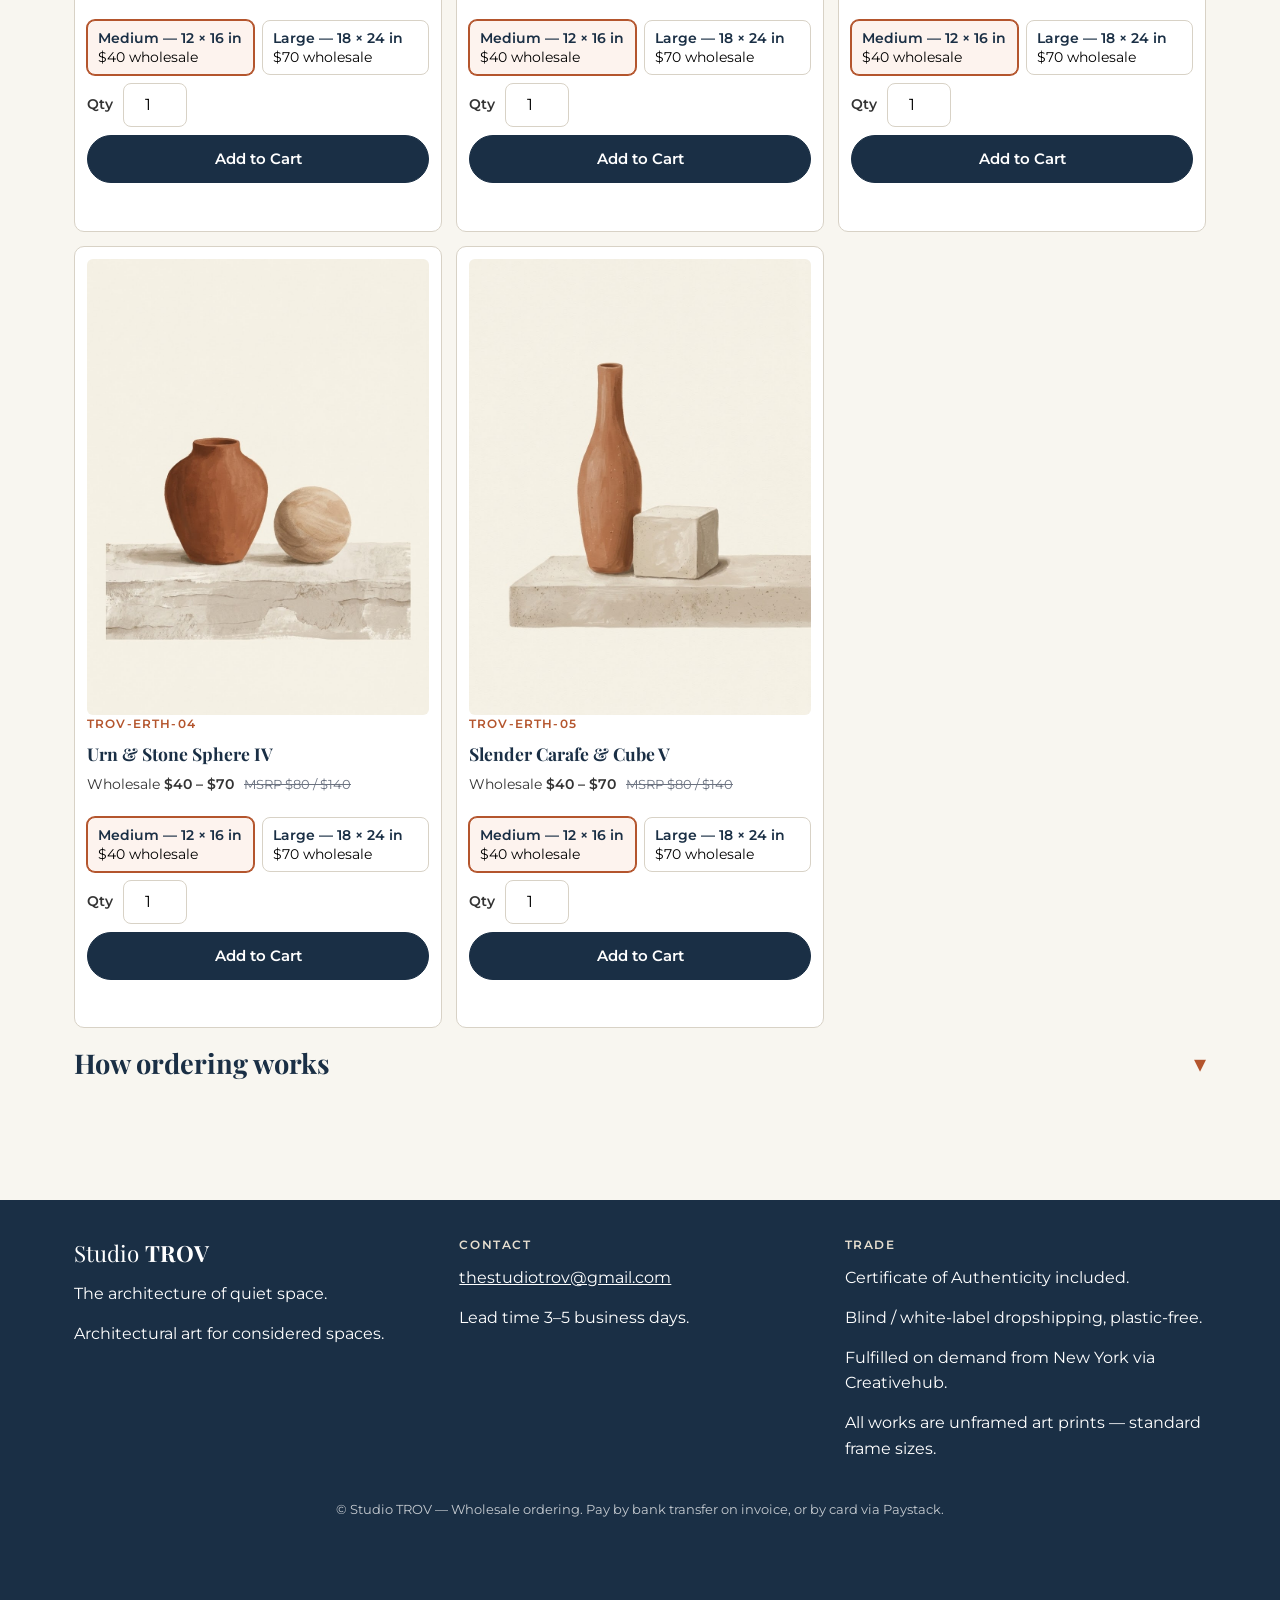
==== commit 925c2b87: "Invoicing + Paystack: invoice at checkout with Grey USD bank transfer, Paystack card payment ready f" ====
--- a/index.html
+++ b/index.html
@@ -4,7 +4,7 @@
 <meta charset="UTF-8">
 <meta name="viewport" content="width=device-width, initial-scale=1.0">
 <title>Studio TROV — Wholesale Ordering</title>
-<meta name="description" content="Studio TROV wholesale ordering: museum-grade Giclée art prints, unframed, in Medium 12×16 in and Large 18×24 in. Order online, pay securely, fulfilled from New York.">
+<meta name="description" content="Studio TROV wholesale ordering: museum-grade Giclée art prints, unframed, in Medium 12×16 in and Large 18×24 in. Order online and pay by bank transfer on invoice or by card via Paystack, fulfilled from New York.">
 <link rel="icon" href="assets/logo-header.png">
 <link rel="stylesheet" href="styles.css">
 </head>
@@ -41,7 +41,7 @@
       </button>
     </div>
   </div>
-  <p class="draft-banner">DRAFT WEBSITE — for review only. No real payment is taken here yet.</p>
+  <p class="draft-banner">Wholesale ordering — pay by bank transfer on invoice, or by card via Paystack.</p>
 </header>
 
 <main id="main">
@@ -114,7 +114,7 @@
     <ol class="steps">
       <li><strong>1. Pick your prints</strong><span>Choose a size and quantity for each work and add it to your cart. Opening order minimum $200.</span></li>
       <li><strong>2. Tell us where to send them</strong><span>Your shop name, email, phone and delivery address — plus any delivery notes.</span></li>
-      <li><strong>3. Pay securely</strong><span>Payment is by Stripe secure checkout (to be connected — no real payment is taken in this draft).</span></li>
+      <li><strong>3. Pay — bank transfer or card</strong><span>We generate your invoice: pay by bank transfer with our USD bank details, using your order number as the reference, or pay by card via Paystack at the invoice step.</span></li>
       <li><strong>4. We fulfil &amp; send tracking</strong><span>Printed and dispatched from New York via Creativehub. We email your tracking number once it ships.</span></li>
     </ol>
     <p class="fineprint">Certificate of Authenticity included with every order. Blind / white-label dropshipping in rigid flat kraft mailers, plastic-free. All prices USD.</p>
@@ -222,53 +222,71 @@
       <p class="form-error" id="form-error" role="alert" hidden></p>
       <div class="actions-row">
         <button class="btn btn-ghost" type="button" data-goto="cart">← Back to cart</button>
-        <button class="btn btn-primary" type="submit">Continue to payment →</button>
+        <button class="btn btn-primary" type="submit">Generate my invoice →</button>
       </div>
     </form>
   </div>
 </section>
 
-<!-- ============ PAYMENT VIEW ============ -->
-<section id="view-payment" class="view" hidden aria-label="Payment">
+<!-- ============ INVOICE VIEW ============ -->
+<!-- The invoice (and the bank details on it) only appears here, after the
+     buyer has filled in the order form and submitted it. It is not shown
+     on the shop, collection or piece pages, or anywhere else on the site. -->
+<section id="view-invoice" class="view" hidden aria-label="Your invoice">
   <div class="container narrow">
-    <p class="kicker">Step 3 of 3 &middot; Payment</p>
-    <h1>Payment</h1>
-    <div class="notice notice-draft" role="note">
-      <strong>Draft — Stripe is not connected yet.</strong>
-      No real payment will be taken in this draft, and no card details are collected or stored here. Once Stripe is connected, this step will take you to secure Stripe checkout to pay.
-    </div>
-    <h2>Order summary</h2>
-    <div id="payment-summary"></div>
-    <fieldset class="payment-methods">
-      <legend>Payment method</legend>
-      <label class="radio-card"><input type="radio" name="payMethod" value="stripe" checked> <strong>Stripe — secure card checkout</strong><span>Pay by card via Stripe. You will be taken to Stripe's secure checkout once it is connected.</span></label>
-    </fieldset>
+    <p class="kicker">Step 3 of 3 &middot; Your invoice</p>
+    <h1>Your invoice</h1>
+    <p class="section-intro">Pay by bank transfer using the details on this invoice. Use your invoice number as the payment reference.</p>
+    <div id="invoice-sheet" aria-live="polite"></div>
+    <section class="pay-options" aria-label="Choose how to pay">
+      <h2>Choose how to pay</h2>
+      <div class="pay-option">
+        <p><strong>Option 1 — Bank transfer (USD)</strong></p>
+        <p>Use the invoice above: transfer the total to the USD bank details shown, with your invoice number as the reference.</p>
+      </div>
+      <div class="pay-option">
+        <p><strong>Option 2 — Pay by card via Paystack</strong></p>
+        <p id="paystack-desc">Pay the invoice total by card through Paystack.</p>
+        <button class="btn btn-primary" type="button" id="paystack-btn" disabled>Pay by card via Paystack — coming soon, add public key</button>
+        <p class="fineprint" id="paystack-status" role="status">Card payment is not switched on yet — the Paystack public key still needs to be added. Bank transfer above works now.</p>
+        <p class="fineprint">Card payments are checked in the Paystack dashboard and Studio TROV confirms before fulfilling — payment is not verified automatically.</p>
+      </div>
+    </section>
+    <div class="actions-row wrap invoice-actions">
+      <button class="btn btn-primary" type="button" id="print-invoice-btn">Print / Download invoice</button>
+      <button class="btn btn-ghost" type="button" id="copy-payment-btn">Copy payment details</button>
+      <a class="btn btn-primary" id="email-invoice-btn" href="mailto:thestudiotrov@gmail.com">Email this invoice to Studio TROV</a>
+      <button class="btn btn-ghost" type="button" id="copy-order-btn-invoice">Copy order summary</button>
+      <button class="btn btn-ghost" type="button" data-goto="checkout">← Back to details</button>
+    </div>
+    <p class="fineprint" id="invoice-copy-status" role="status"></p>
     <div class="actions-row">
-      <button class="btn btn-ghost" type="button" data-goto="checkout">← Back to details</button>
-      <button class="btn btn-primary" type="button" id="confirm-pay">Confirm order — draft payment</button>
-    </div>
-    <p class="fineprint">By confirming, you agree to the trade terms: opening order minimum $200, lead time 3–5 business days, all prices USD. Your order will be emailed to Studio TROV on the next screen.</p>
+      <button class="btn btn-primary" type="button" id="invoice-done-btn">Done — I've sent the payment →</button>
+    </div>
+    <p class="fineprint">By confirming, you agree to the trade terms: opening order minimum $200, lead time 3–5 business days, all prices USD. Payment is by bank transfer or by card via Paystack — Studio TROV checks the payment before fulfilling your order. No payment is verified automatically.</p>
   </div>
 </section>
 
 <!-- ============ CONFIRMATION VIEW ============ -->
 <section id="view-confirmation" class="view" hidden aria-label="Order confirmation">
   <div class="container narrow">
-    <p class="kicker">Order received — draft</p>
-    <h1>Thank you — your order is ready to send</h1>
-    <p class="lead">Your order reference is <strong id="order-ref">—</strong>. This is a draft: no payment has been taken and no order has been sent yet. Use the buttons below to send it to Studio TROV.</p>
+    <p class="kicker">Invoice ready</p>
+    <h1>Thank you — your invoice is ready</h1>
+    <p class="lead">Your invoice number is <strong id="order-ref">—</strong>. Use the buttons below to send your invoice to Studio TROV.</p>
+    <div id="confirmation-payment-note" aria-live="polite"></div>
     <div id="confirmation-summary"></div>
     <div class="actions-row wrap">
       <a class="btn btn-primary" id="email-order-btn" href="mailto:thestudiotrov@gmail.com">Email this order to Studio TROV</a>
       <button class="btn btn-ghost" type="button" id="copy-order-btn">Copy order summary</button>
+      <button class="btn btn-ghost" type="button" id="confirmation-print-btn">Back to invoice — print / download</button>
       <button class="btn btn-ghost" type="button" id="new-order-btn">Start a new order</button>
     </div>
     <p class="fineprint" id="copy-status" role="status"></p>
     <h2>What happens next</h2>
     <ol class="steps">
-      <li><strong>1. You email the order</strong><span>It goes straight to thestudiotrov@gmail.com, with your order reference in the subject.</span></li>
-      <li><strong>2. Studio TROV confirms &amp; takes payment</strong><span>Once Stripe is connected, payment will be taken securely at this stage instead.</span></li>
-      <li><strong>3. We fulfil &amp; send tracking</strong><span>Printed and dispatched from New York via Creativehub. Your tracking number is emailed to you once it ships, usually within 24–48 hours of dispatch.</span></li>
+      <li><strong>1. You pay by bank transfer</strong><span>Transfer the invoice total to the USD bank details on your invoice, using your invoice number as the reference.</span></li>
+      <li><strong>2. You email the invoice</strong><span>It goes straight to thestudiotrov@gmail.com, with your invoice number in the subject.</span></li>
+      <li><strong>3. Studio TROV checks the payment &amp; fulfils</strong><span>Once your transfer is confirmed, your order is printed and dispatched from New York via Creativehub. Your tracking number is emailed to you once it ships, usually within 24–48 hours of dispatch.</span></li>
     </ol>
   </div>
 </section>
@@ -303,7 +321,7 @@
       <p>All works are unframed art prints — standard frame sizes.</p>
     </div>
   </div>
-  <p class="footer-base">© Studio TROV — Wholesale ordering, draft website for review.</p>
+  <p class="footer-base">© Studio TROV — Wholesale ordering. Pay by bank transfer on invoice, or by card via Paystack.</p>
 </footer>
 
 <script src="app.js"></script>
--- a/styles.css
+++ b/styles.css
@@ -1,7 +1,8 @@
-/* Studio TROV — ordering website (draft)
+/* Studio TROV — ordering website
    Mobile-first, responsive: 1 column / horizontal-scroll rows on mobile,
    2 columns tablet, 3 columns desktop. Navy #1A2F45, off-white #F8F6F0,
-   terracotta #B4552D. Playfair Display headings, Montserrat body. */
+   terracotta #B4552D. Playfair Display headings, Montserrat body.
+   Payment is by bank transfer on invoice — no card checkout. */
 @font-face{font-family:'Playfair Display';font-style:normal;font-weight:400;font-display:swap;src:url(fonts/PlayfairDisplay-Regular.ttf) format('truetype')}
 @font-face{font-family:'Playfair Display';font-style:italic;font-weight:400;font-display:swap;src:url(fonts/PlayfairDisplay-Italic.ttf) format('truetype')}
 @font-face{font-family:'Playfair Display';font-style:normal;font-weight:700;font-display:swap;src:url(fonts/PlayfairDisplay-Bold.ttf) format('truetype')}
@@ -242,3 +243,41 @@
 @media (min-width:1024px){
   .collection-page-grid{grid-template-columns:repeat(3,1fr)}
 }
+
+/* ---- Invoice (bank transfer) — only shown after the order form is submitted ---- */
+.invoice-sheet{background:#fff;border:1px solid var(--hair);border-radius:var(--radius);padding:18px;margin-bottom:18px}
+.invoice-head{display:flex;flex-direction:column;gap:8px;justify-content:space-between;border-bottom:2px solid var(--navy);padding-bottom:12px;margin-bottom:16px}
+.invoice-head .footer-brand{font-size:1.5rem}
+.invoice-head .muted{font-size:.85rem;color:var(--grey);margin:0}
+.invoice-title h2{margin:0;font-size:1.6rem}
+.invoice-title p{margin:6px 0 0;font-size:.92rem}
+.invoice-billto{margin-bottom:16px}
+.invoice-billto h3,.invoice-sheet h3{font-size:1.1rem;margin:0 0 8px}
+.bank-details{margin:0 0 14px;display:grid;gap:0}
+.bank-details div{display:grid;grid-template-columns:1fr;gap:2px;padding:9px 0;border-top:1px solid var(--hair);font-size:.92rem}
+.bank-details div:last-child{border-bottom:1px solid var(--hair)}
+.bank-details dt{color:var(--grey);font-size:.82rem;font-weight:600}
+.bank-details dd{margin:0;color:var(--navy);overflow-wrap:break-word}
+.invoice-actions{margin-bottom:14px}
+/* Pay options — invoice step only */
+.pay-options{margin-bottom:18px}
+.pay-options h2{font-size:1.4rem}
+.pay-option{background:#fff;border:1px solid var(--hair);border-radius:var(--radius);padding:16px;margin-bottom:12px}
+.pay-option p{margin-bottom:.6em}
+.pay-option p:last-child{margin-bottom:0}
+.notice{background:#FFF4E5;border:1px solid #E8C48A;border-radius:var(--radius);padding:14px 16px;margin-bottom:16px}
+.notice-paid{background:#EAF7EE;border-color:#9AC7A8;color:#14532D}
+@media (min-width:700px){
+  .invoice-head{flex-direction:row;align-items:flex-start}
+  .invoice-title{text-align:right}
+  .bank-details div{grid-template-columns:200px 1fr;gap:12px}
+}
+/* Print — clean invoice only: hide site chrome and action buttons */
+@media print{
+  body{background:#fff}
+  .site-header,.site-footer,.floating-cart,.invoice-actions,.actions-row,.pay-options,.skip-link{display:none !important}
+  .view{padding:0}
+  #view-invoice{display:block !important}
+  .invoice-sheet{border:none;padding:0}
+  .summary-table,.invoice-sheet{font-size:12px}
+}
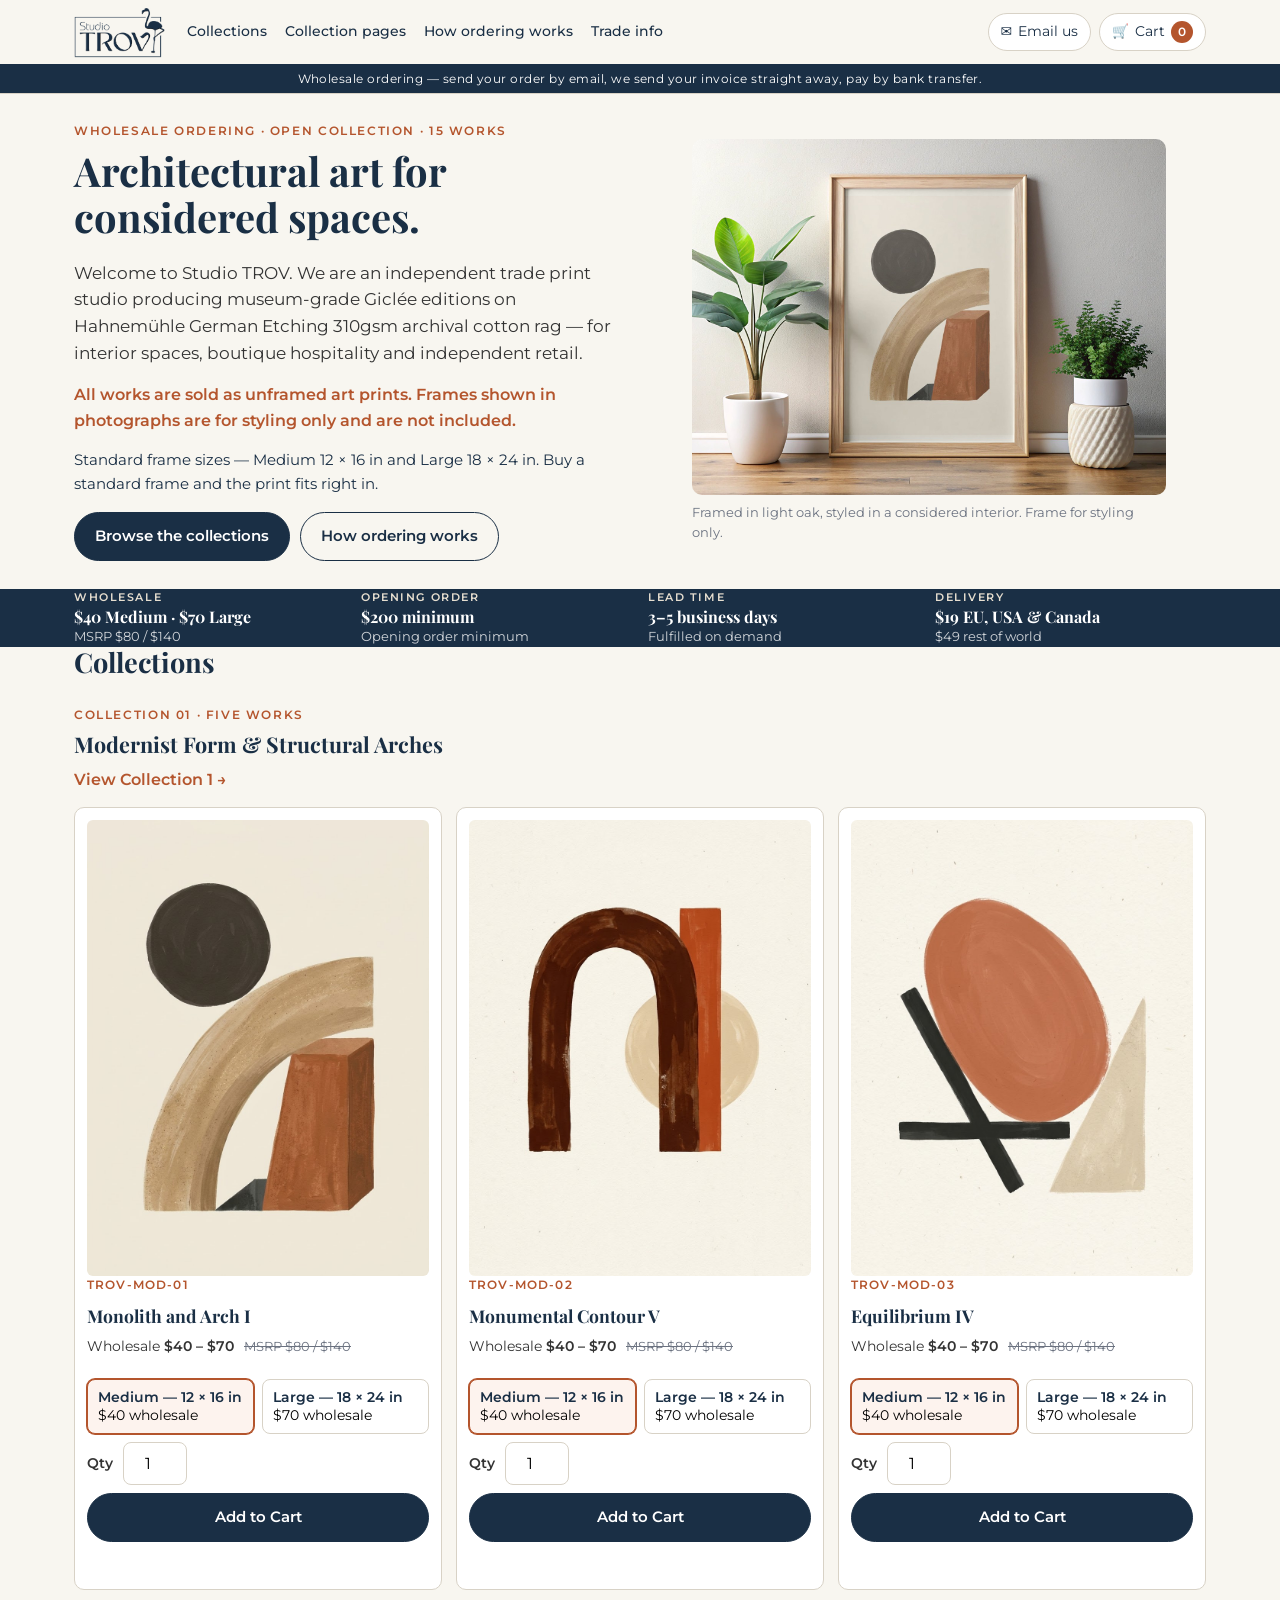
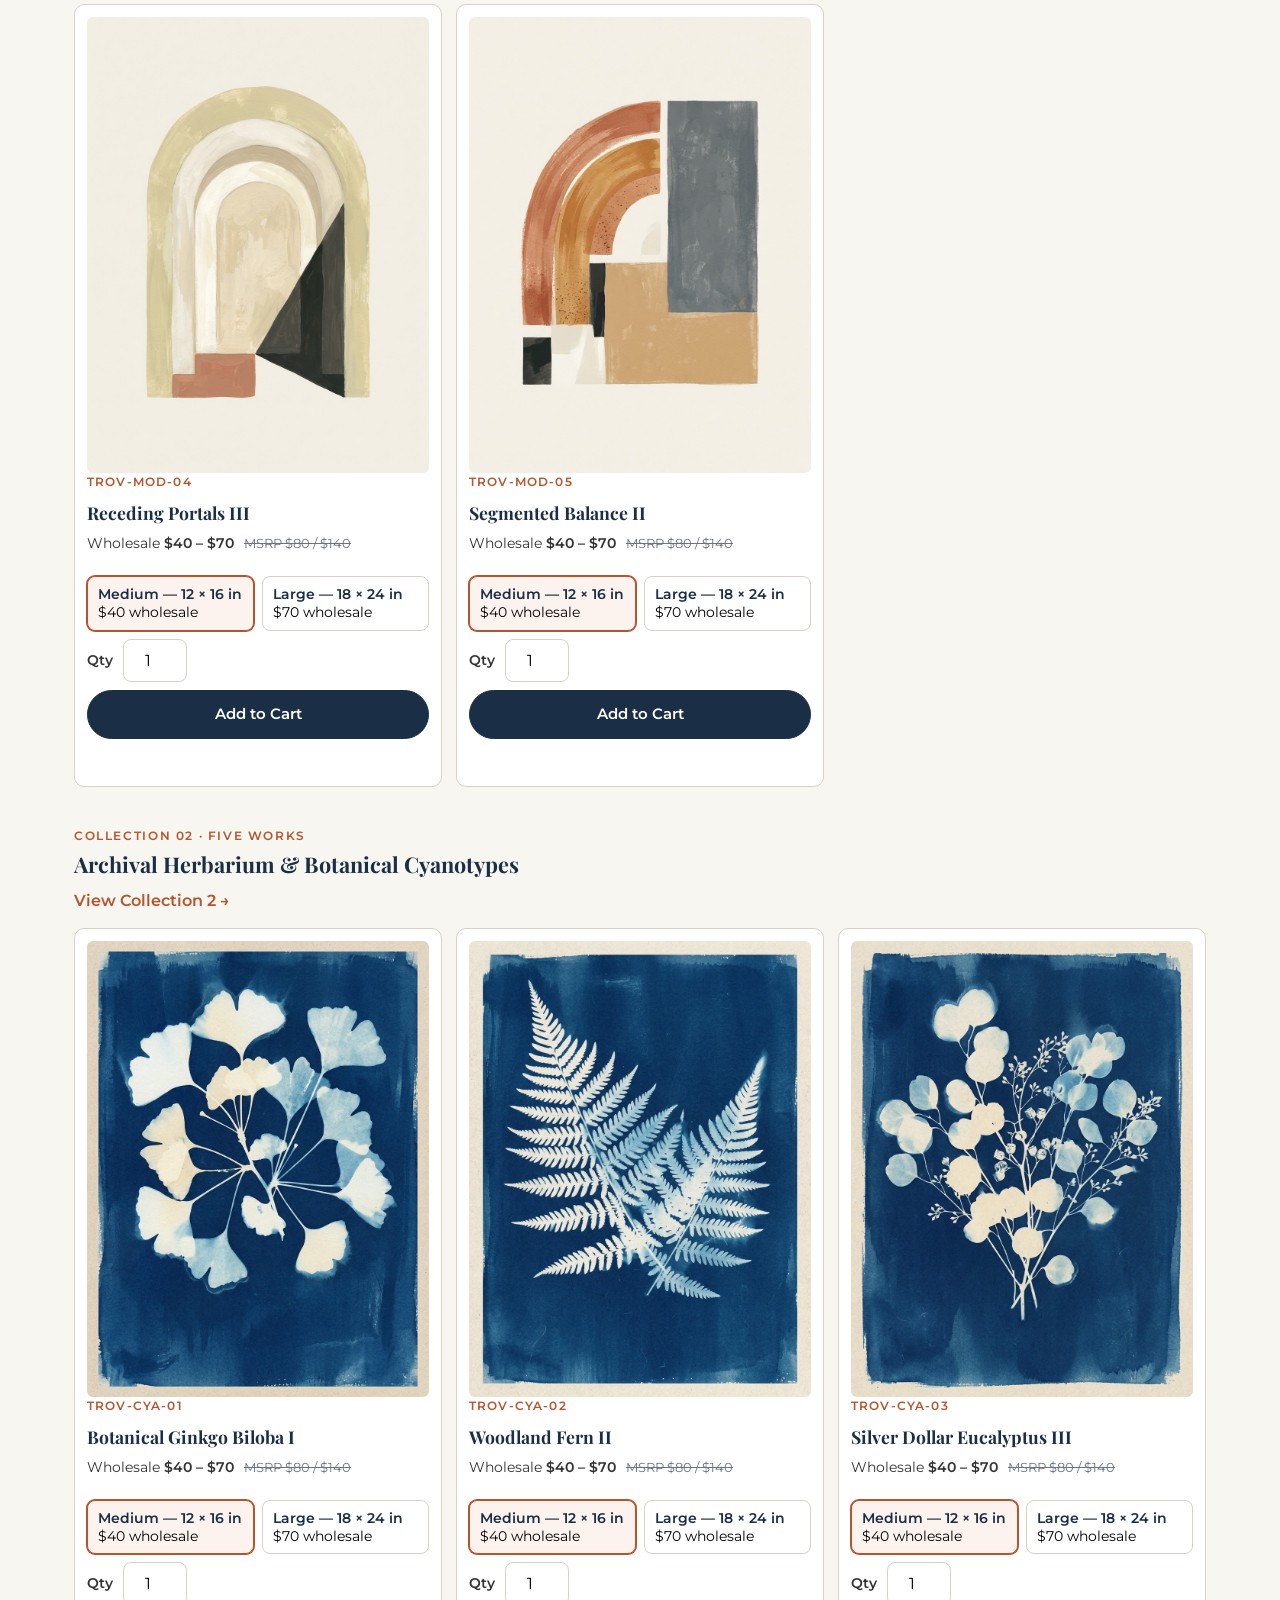
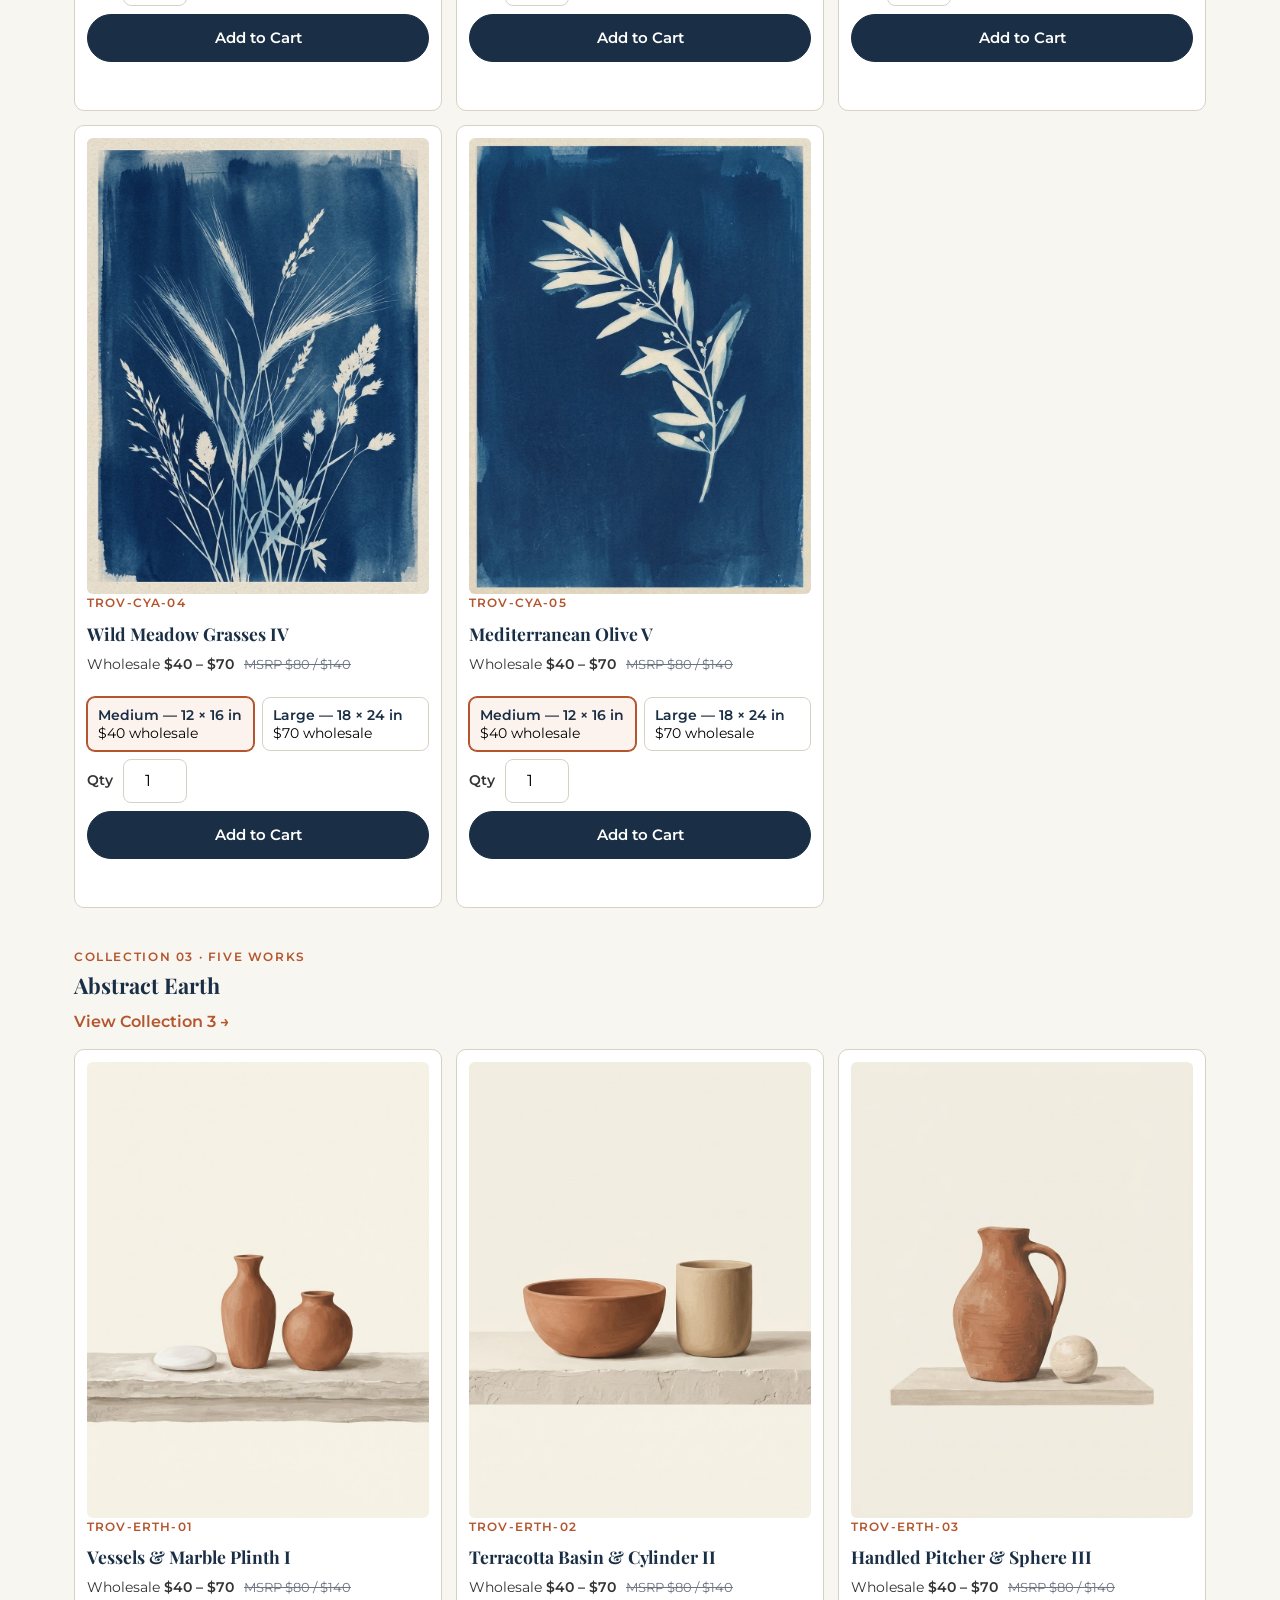
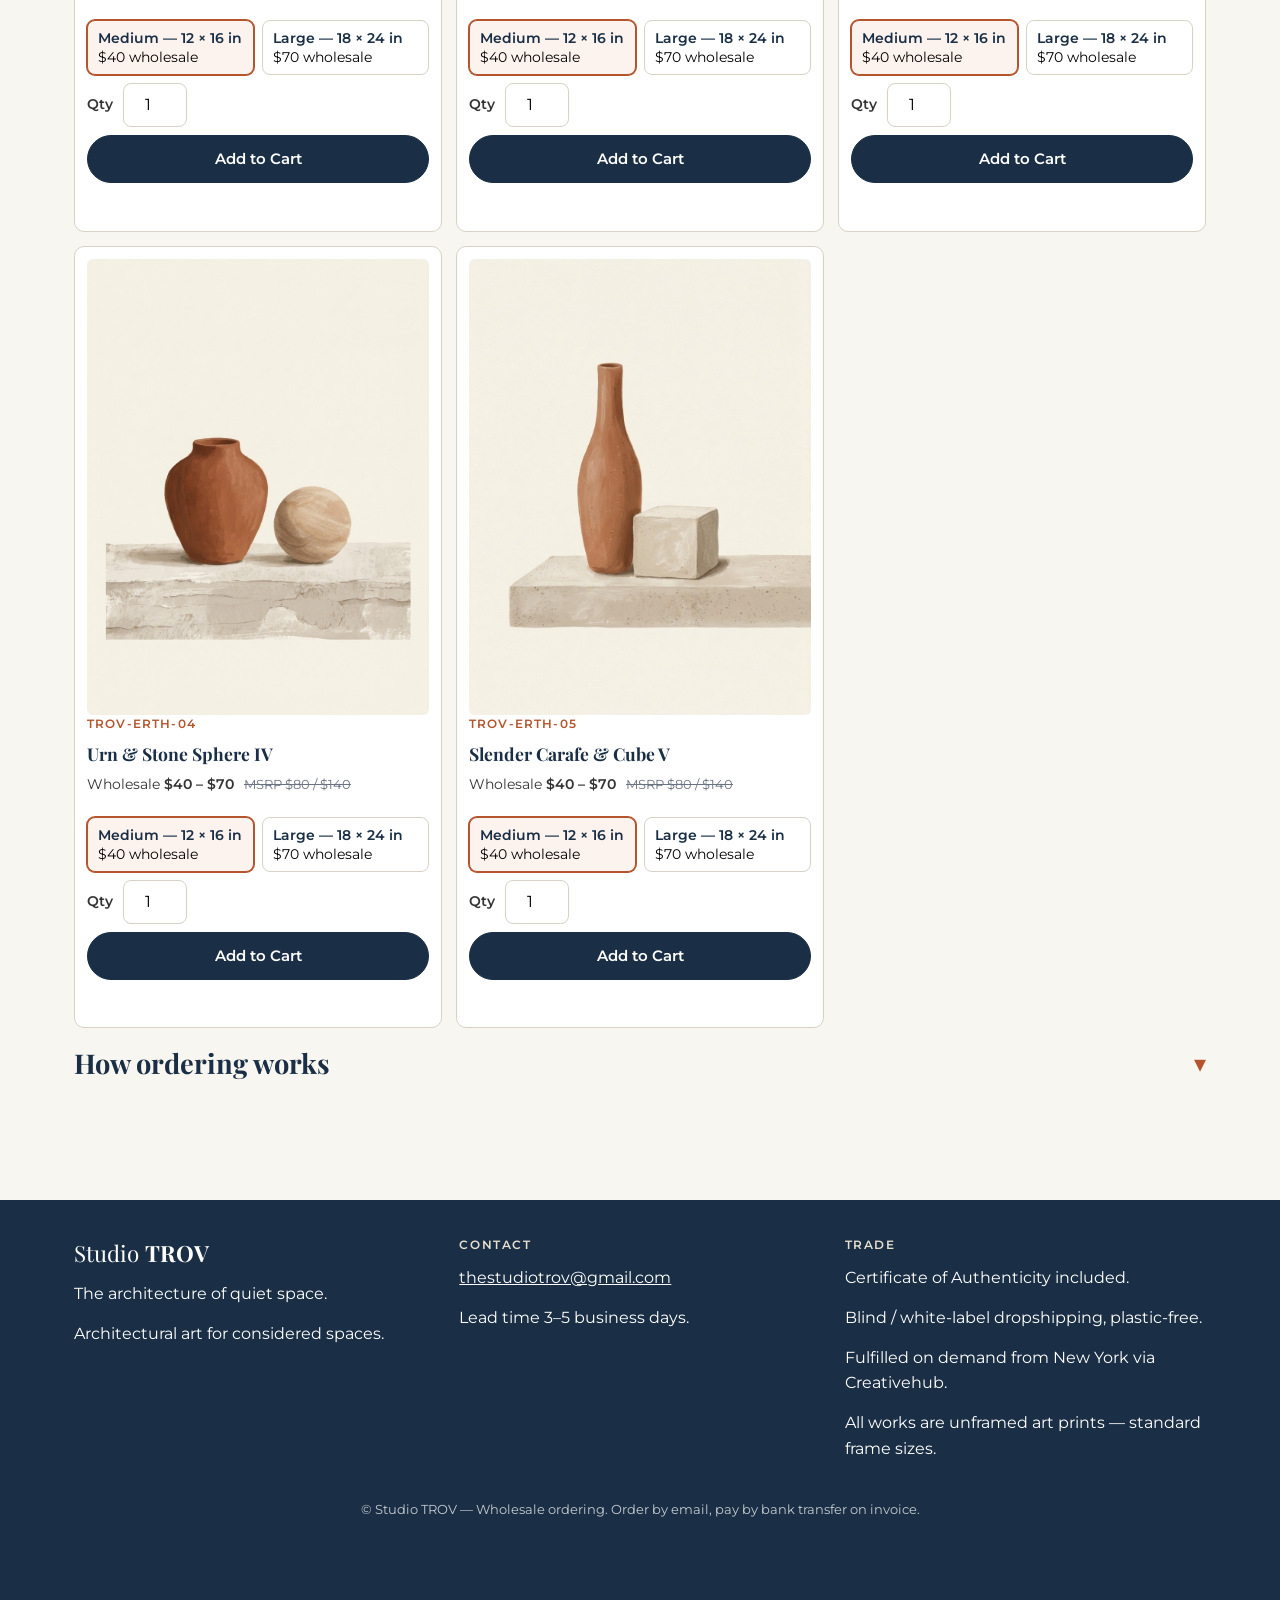
==== commit eed91e21: "Remove Paystack; orders now sent by email via FormSubmit, Studio TROV invoices straight away" ====
--- a/index.html
+++ b/index.html
@@ -4,7 +4,7 @@
 <meta charset="UTF-8">
 <meta name="viewport" content="width=device-width, initial-scale=1.0">
 <title>Studio TROV — Wholesale Ordering</title>
-<meta name="description" content="Studio TROV wholesale ordering: museum-grade Giclée art prints, unframed, in Medium 12×16 in and Large 18×24 in. Order online and pay by bank transfer on invoice or by card via Paystack, fulfilled from New York.">
+<meta name="description" content="Studio TROV wholesale ordering: museum-grade Giclée art prints, unframed, in Medium 12×16 in and Large 18×24 in. Order by email — we send your invoice straight away and you pay by bank transfer. Fulfilled from New York.">
 <link rel="icon" href="assets/logo-header.png">
 <link rel="stylesheet" href="styles.css">
 </head>
@@ -41,7 +41,7 @@
       </button>
     </div>
   </div>
-  <p class="draft-banner">Wholesale ordering — pay by bank transfer on invoice, or by card via Paystack.</p>
+  <p class="draft-banner">Wholesale ordering — send your order by email, we send your invoice straight away, pay by bank transfer.</p>
 </header>
 
 <main id="main">
@@ -114,8 +114,8 @@
     <ol class="steps">
       <li><strong>1. Pick your prints</strong><span>Choose a size and quantity for each work and add it to your cart. Opening order minimum $200.</span></li>
       <li><strong>2. Tell us where to send them</strong><span>Your shop name, email, phone and delivery address — plus any delivery notes.</span></li>
-      <li><strong>3. Pay — bank transfer or card</strong><span>We generate your invoice: pay by bank transfer with our USD bank details, using your order number as the reference, or pay by card via Paystack at the invoice step.</span></li>
-      <li><strong>4. We fulfil &amp; send tracking</strong><span>Printed and dispatched from New York via Creativehub. We email your tracking number once it ships.</span></li>
+      <li><strong>3. Send your order by email</strong><span>One click sends your order straight to thestudiotrov@gmail.com — no email app needed.</span></li>
+      <li><strong>4. We email your invoice &amp; fulfil</strong><span>Your invoice arrives straight away. Pay by bank transfer using your order number as the reference, then your order is printed and dispatched from New York via Creativehub. We email your tracking number once it ships.</span></li>
     </ol>
     <p class="fineprint">Certificate of Authenticity included with every order. Blind / white-label dropshipping in rigid flat kraft mailers, plastic-free. All prices USD.</p>
     </details>
@@ -222,70 +222,50 @@
       <p class="form-error" id="form-error" role="alert" hidden></p>
       <div class="actions-row">
         <button class="btn btn-ghost" type="button" data-goto="cart">← Back to cart</button>
-        <button class="btn btn-primary" type="submit">Generate my invoice →</button>
+        <button class="btn btn-primary" type="submit">Review my order →</button>
       </div>
     </form>
   </div>
 </section>
 
-<!-- ============ INVOICE VIEW ============ -->
-<!-- The invoice (and the bank details on it) only appears here, after the
-     buyer has filled in the order form and submitted it. It is not shown
-     on the shop, collection or piece pages, or anywhere else on the site. -->
-<section id="view-invoice" class="view" hidden aria-label="Your invoice">
+<!-- ============ SEND ORDER VIEW ============ -->
+<!-- The buyer reviews the order here, then one click sends it straight
+     to thestudiotrov@gmail.com. Studio TROV then emails the invoice
+     to the buyer straight away — the invoice is not shown on the site. -->
+<section id="view-send" class="view" hidden aria-label="Send your order">
   <div class="container narrow">
-    <p class="kicker">Step 3 of 3 &middot; Your invoice</p>
-    <h1>Your invoice</h1>
-    <p class="section-intro">Pay by bank transfer using the details on this invoice. Use your invoice number as the payment reference.</p>
-    <div id="invoice-sheet" aria-live="polite"></div>
-    <section class="pay-options" aria-label="Choose how to pay">
-      <h2>Choose how to pay</h2>
-      <div class="pay-option">
-        <p><strong>Option 1 — Bank transfer (USD)</strong></p>
-        <p>Use the invoice above: transfer the total to the USD bank details shown, with your invoice number as the reference.</p>
-      </div>
-      <div class="pay-option">
-        <p><strong>Option 2 — Pay by card via Paystack</strong></p>
-        <p id="paystack-desc">Pay the invoice total by card through Paystack.</p>
-        <button class="btn btn-primary" type="button" id="paystack-btn" disabled>Pay by card via Paystack — coming soon, add public key</button>
-        <p class="fineprint" id="paystack-status" role="status">Card payment is not switched on yet — the Paystack public key still needs to be added. Bank transfer above works now.</p>
-        <p class="fineprint">Card payments are checked in the Paystack dashboard and Studio TROV confirms before fulfilling — payment is not verified automatically.</p>
-      </div>
-    </section>
-    <div class="actions-row wrap invoice-actions">
-      <button class="btn btn-primary" type="button" id="print-invoice-btn">Print / Download invoice</button>
-      <button class="btn btn-ghost" type="button" id="copy-payment-btn">Copy payment details</button>
-      <a class="btn btn-primary" id="email-invoice-btn" href="mailto:thestudiotrov@gmail.com">Email this invoice to Studio TROV</a>
-      <button class="btn btn-ghost" type="button" id="copy-order-btn-invoice">Copy order summary</button>
+    <p class="kicker">Step 3 of 3 &middot; Send your order</p>
+    <h1>Send your order</h1>
+    <p class="section-intro">Check everything below, then send it. Your order goes straight to Studio TROV at thestudiotrov@gmail.com — and we email your invoice straight back to you.</p>
+    <div id="send-summary" aria-live="polite"></div>
+    <div class="actions-row wrap">
+      <button class="btn btn-primary" type="button" id="send-order-btn">Send order email to Studio TROV →</button>
+      <button class="btn btn-ghost" type="button" id="copy-order-btn-send">Copy order summary</button>
       <button class="btn btn-ghost" type="button" data-goto="checkout">← Back to details</button>
     </div>
-    <p class="fineprint" id="invoice-copy-status" role="status"></p>
-    <div class="actions-row">
-      <button class="btn btn-primary" type="button" id="invoice-done-btn">Done — I've sent the payment →</button>
-    </div>
-    <p class="fineprint">By confirming, you agree to the trade terms: opening order minimum $200, lead time 3–5 business days, all prices USD. Payment is by bank transfer or by card via Paystack — Studio TROV checks the payment before fulfilling your order. No payment is verified automatically.</p>
+    <p class="fineprint" id="send-status" role="status"></p>
+    <p class="fineprint" id="send-fallback" hidden>If the automatic send does not work, you can send it from your own email app instead: <a class="btn btn-ghost" id="send-mailto-btn" href="mailto:thestudiotrov@gmail.com">Send from my email app</a></p>
+    <p class="fineprint">By sending, you agree to the trade terms: opening order minimum $200, lead time 3–5 business days, all prices USD. Payment is by bank transfer on invoice — Studio TROV checks the payment before fulfilling your order. No payment is taken on this site.</p>
   </div>
 </section>
 
 <!-- ============ CONFIRMATION VIEW ============ -->
 <section id="view-confirmation" class="view" hidden aria-label="Order confirmation">
   <div class="container narrow">
-    <p class="kicker">Invoice ready</p>
-    <h1>Thank you — your invoice is ready</h1>
-    <p class="lead">Your invoice number is <strong id="order-ref">—</strong>. Use the buttons below to send your invoice to Studio TROV.</p>
+    <p class="kicker">Order sent</p>
+    <h1>Thank you — your order has been sent</h1>
+    <p class="lead">Your order number is <strong id="order-ref">—</strong>. It has gone straight to Studio TROV at thestudiotrov@gmail.com.</p>
     <div id="confirmation-payment-note" aria-live="polite"></div>
     <div id="confirmation-summary"></div>
     <div class="actions-row wrap">
-      <a class="btn btn-primary" id="email-order-btn" href="mailto:thestudiotrov@gmail.com">Email this order to Studio TROV</a>
       <button class="btn btn-ghost" type="button" id="copy-order-btn">Copy order summary</button>
-      <button class="btn btn-ghost" type="button" id="confirmation-print-btn">Back to invoice — print / download</button>
       <button class="btn btn-ghost" type="button" id="new-order-btn">Start a new order</button>
     </div>
     <p class="fineprint" id="copy-status" role="status"></p>
     <h2>What happens next</h2>
     <ol class="steps">
-      <li><strong>1. You pay by bank transfer</strong><span>Transfer the invoice total to the USD bank details on your invoice, using your invoice number as the reference.</span></li>
-      <li><strong>2. You email the invoice</strong><span>It goes straight to thestudiotrov@gmail.com, with your invoice number in the subject.</span></li>
+      <li><strong>1. We email your invoice straight away</strong><span>Check your inbox (and spam) for your invoice from Studio TROV. Your order number above is your payment reference.</span></li>
+      <li><strong>2. You pay by bank transfer</strong><span>Transfer the invoice total to the USD bank details on your invoice, using your order number as the reference.</span></li>
       <li><strong>3. Studio TROV checks the payment &amp; fulfils</strong><span>Once your transfer is confirmed, your order is printed and dispatched from New York via Creativehub. Your tracking number is emailed to you once it ships, usually within 24–48 hours of dispatch.</span></li>
     </ol>
   </div>
@@ -321,9 +301,9 @@
       <p>All works are unframed art prints — standard frame sizes.</p>
     </div>
   </div>
-  <p class="footer-base">© Studio TROV — Wholesale ordering. Pay by bank transfer on invoice, or by card via Paystack.</p>
+  <p class="footer-base">© Studio TROV — Wholesale ordering. Order by email, pay by bank transfer on invoice.</p>
 </footer>
 
-<script src="app.js"></script>
+<script src="app.js?v=20261114c"></script>
 </body>
 </html>
--- a/styles.css
+++ b/styles.css
@@ -272,12 +272,12 @@
   .invoice-title{text-align:right}
   .bank-details div{grid-template-columns:200px 1fr;gap:12px}
 }
-/* Print — clean invoice only: hide site chrome and action buttons */
+/* Print — clean order summary only: hide site chrome and action buttons */
 @media print{
   body{background:#fff}
-  .site-header,.site-footer,.floating-cart,.invoice-actions,.actions-row,.pay-options,.skip-link{display:none !important}
+  .site-header,.site-footer,.floating-cart,.actions-row,.skip-link{display:none !important}
   .view{padding:0}
-  #view-invoice{display:block !important}
-  .invoice-sheet{border:none;padding:0}
-  .summary-table,.invoice-sheet{font-size:12px}
-}
+  #view-send{display:block !important}
+  #view-confirmation{display:block !important}
+  .summary-table{font-size:12px}
+}
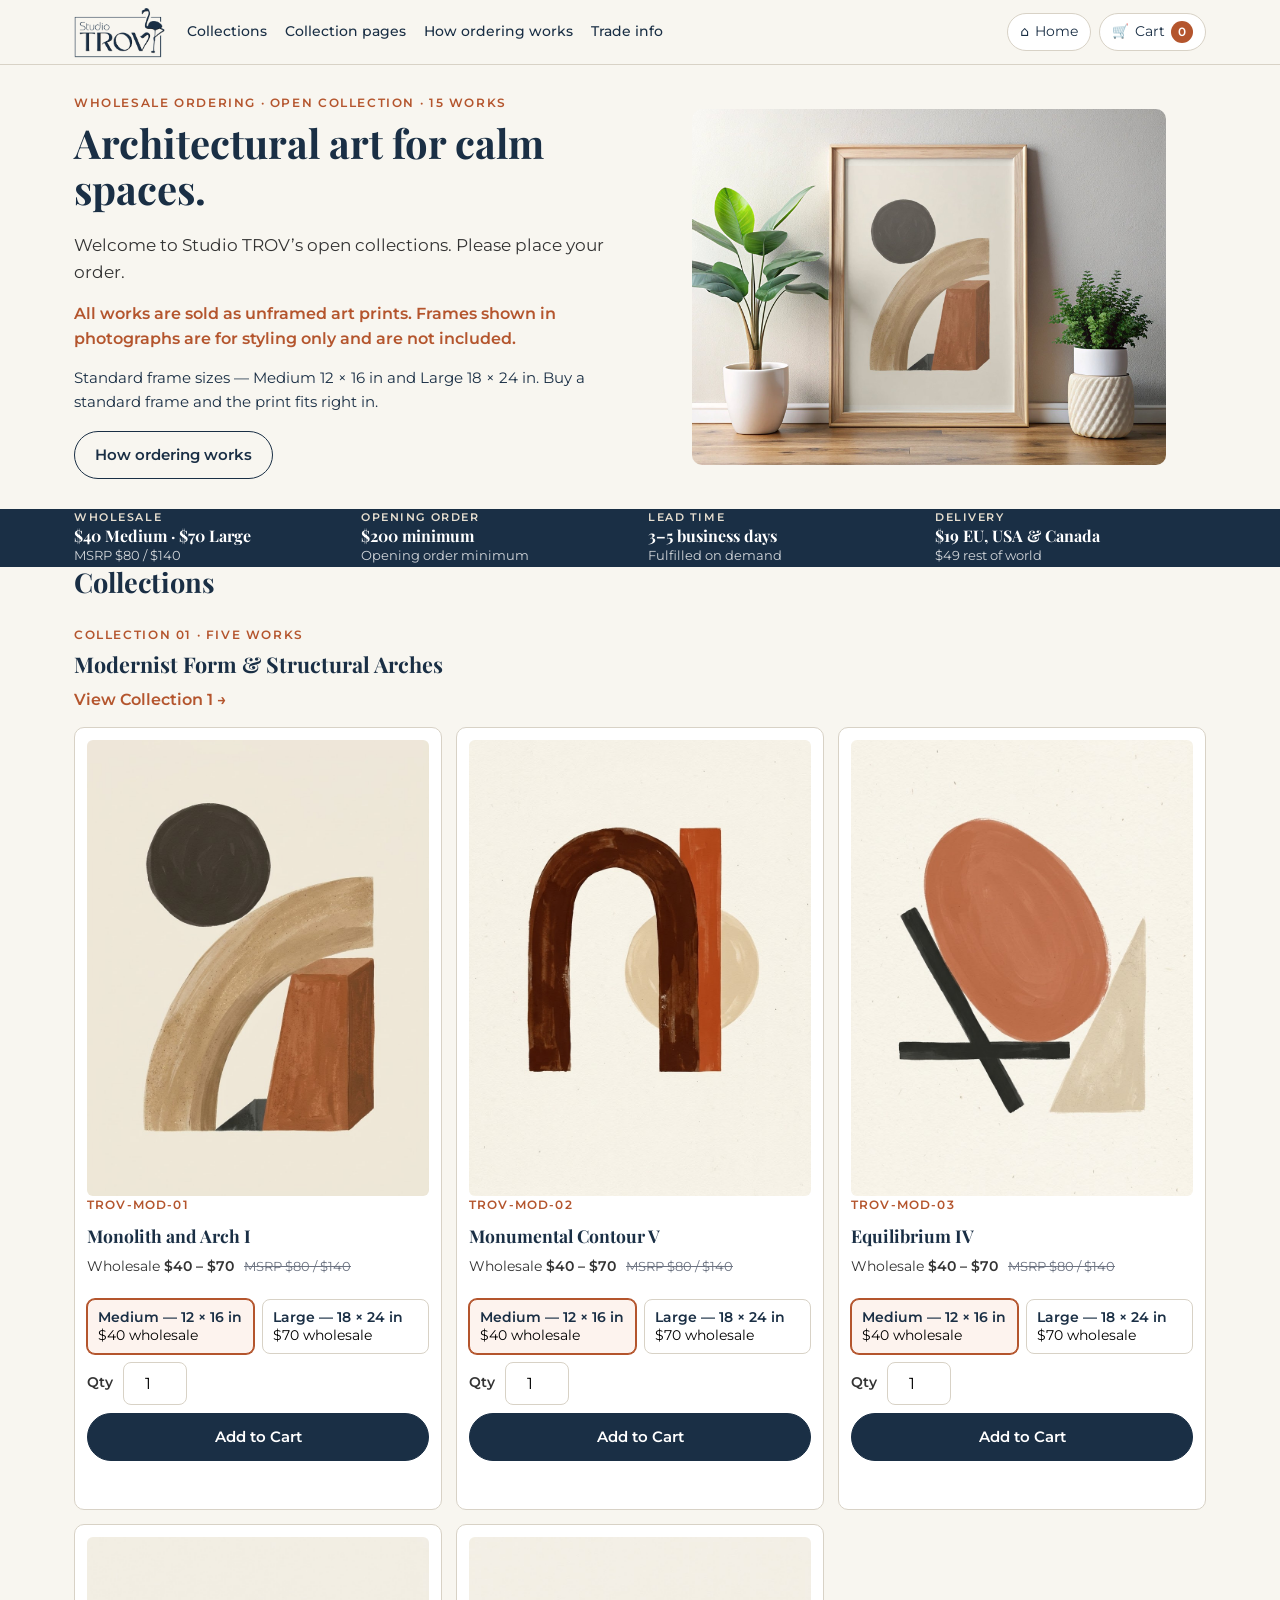
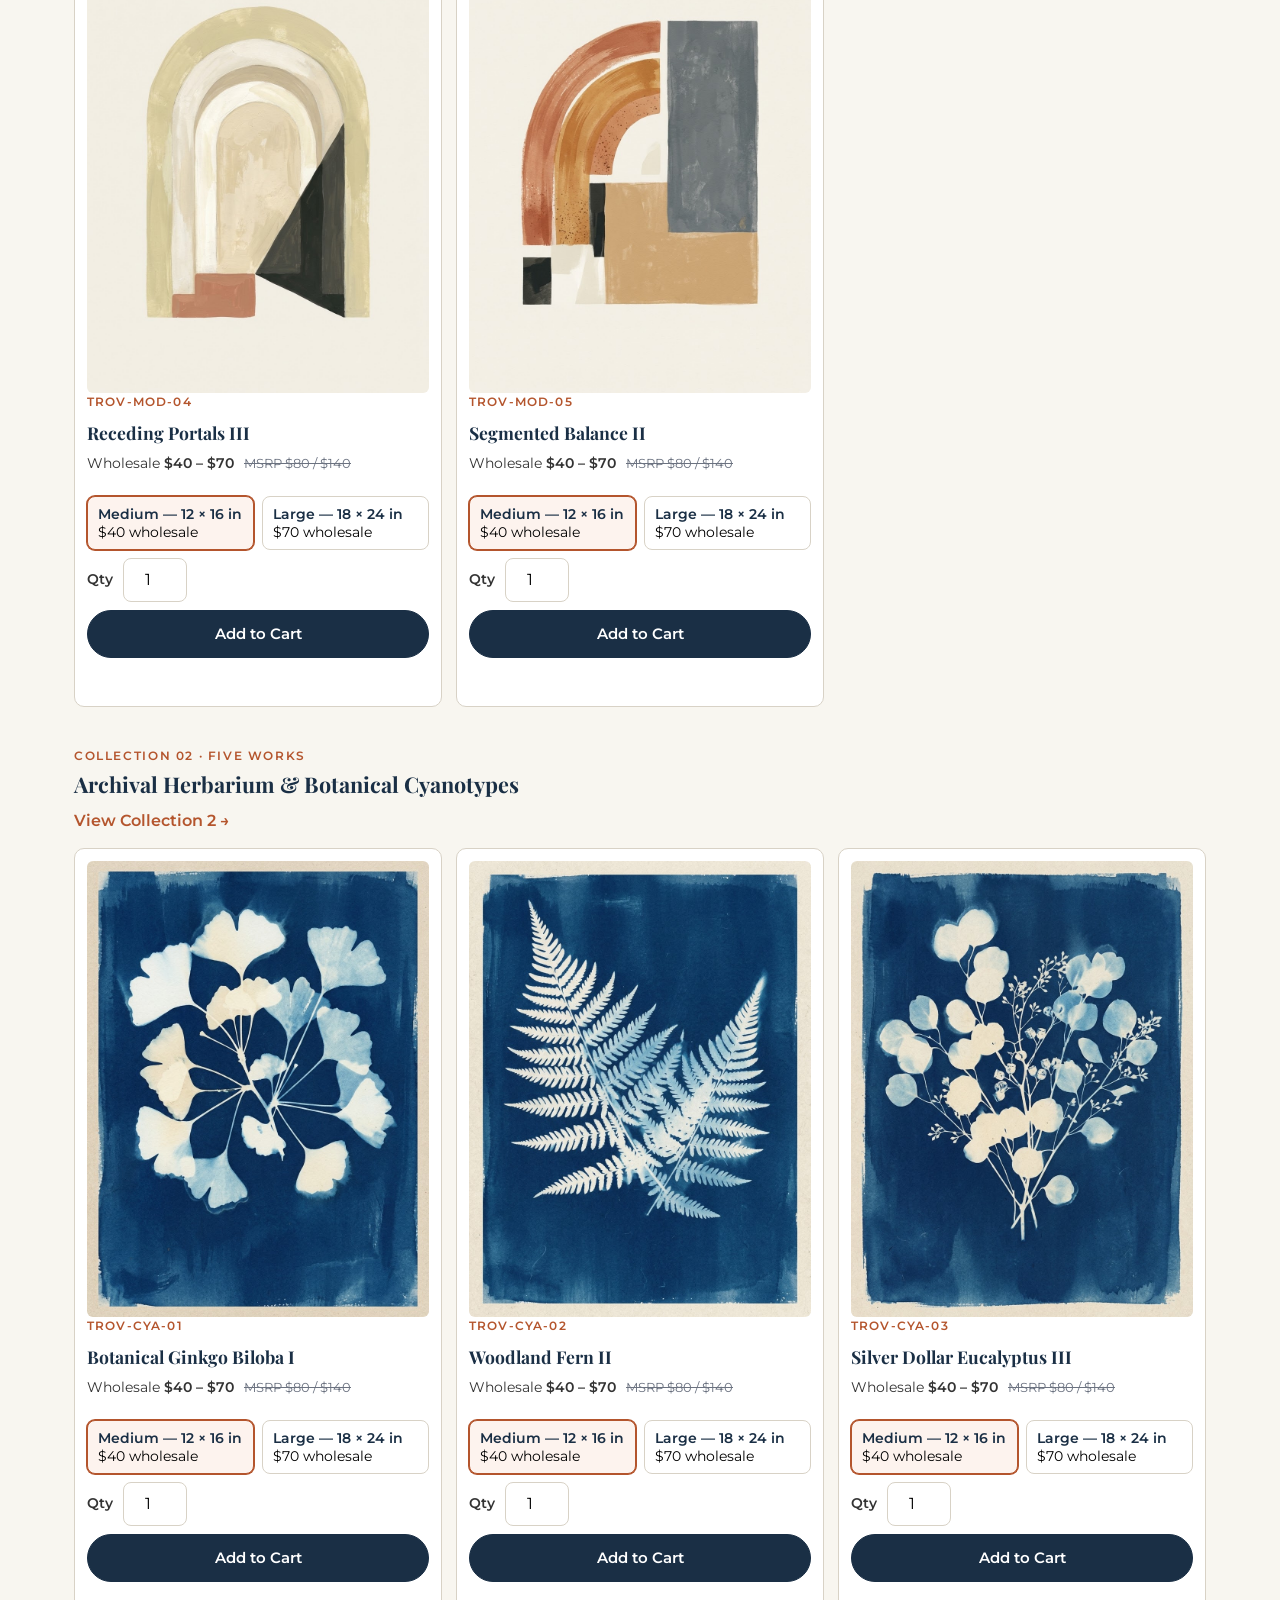
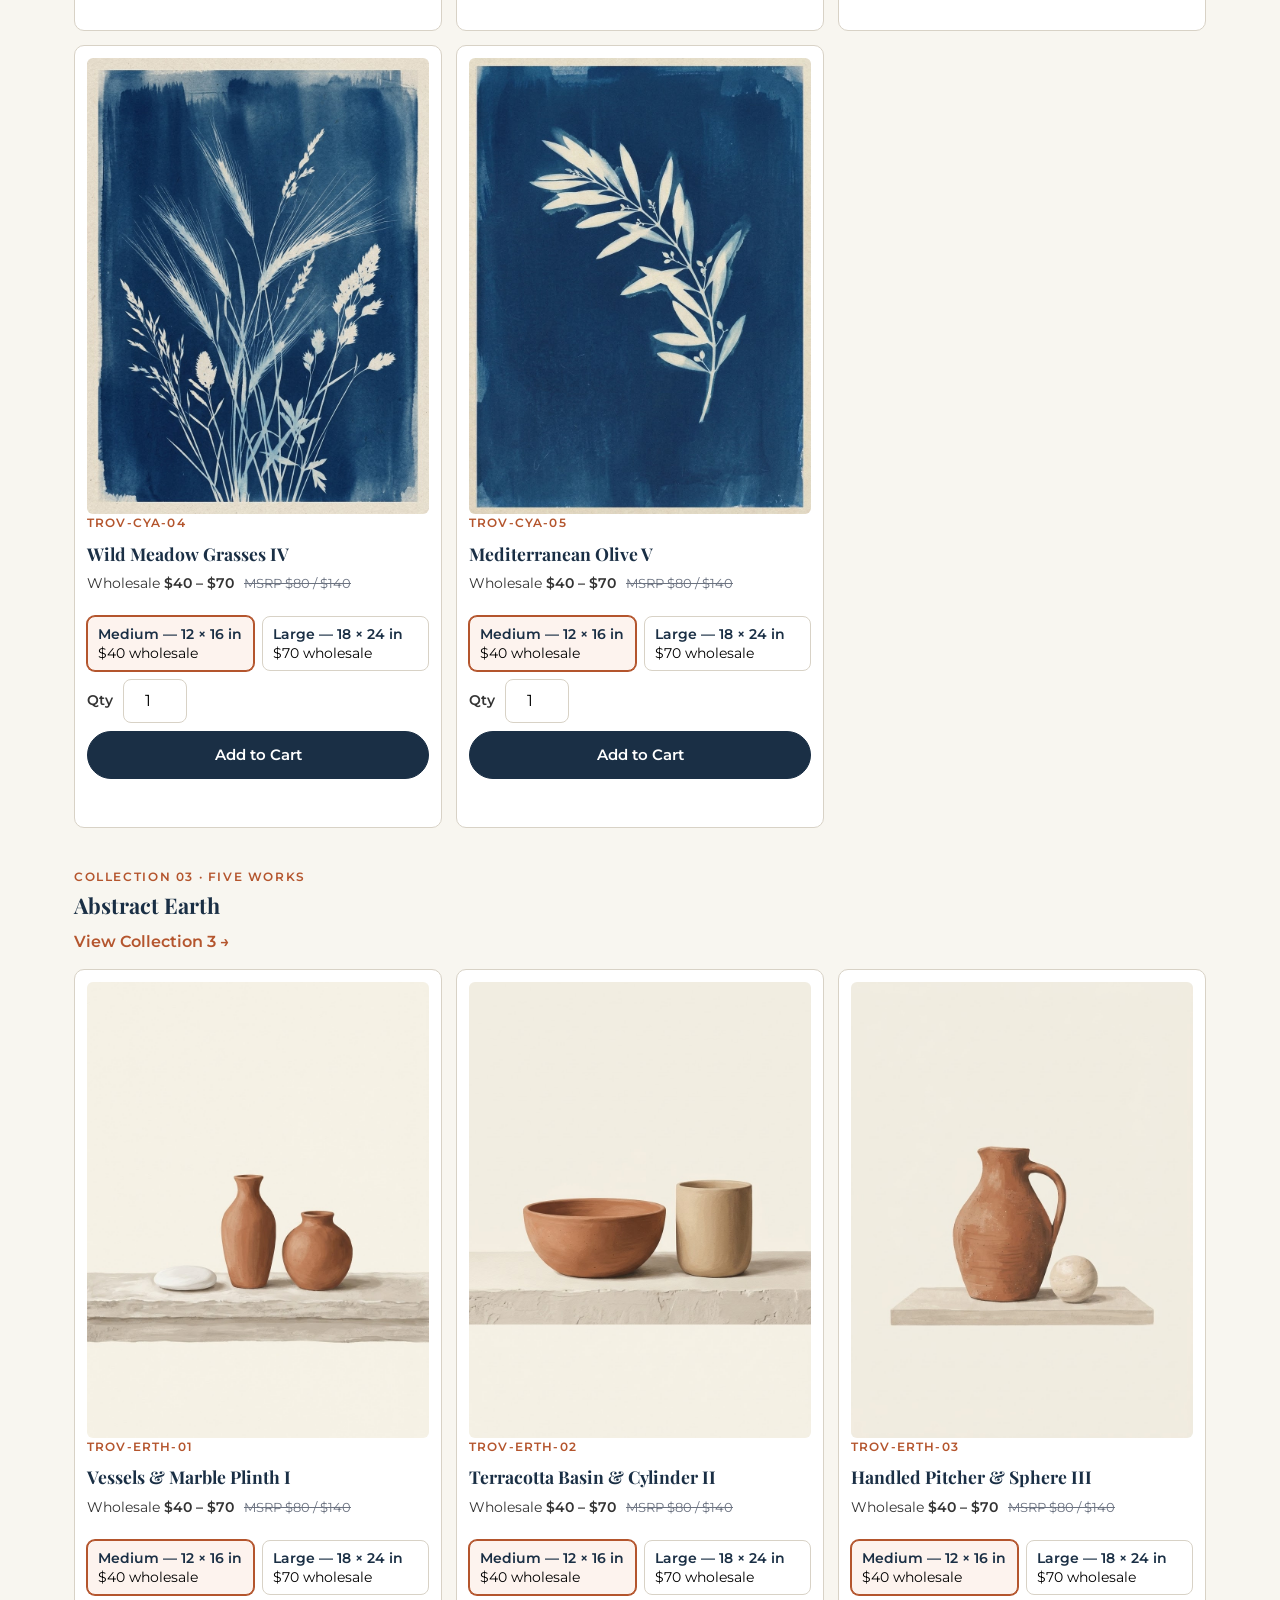
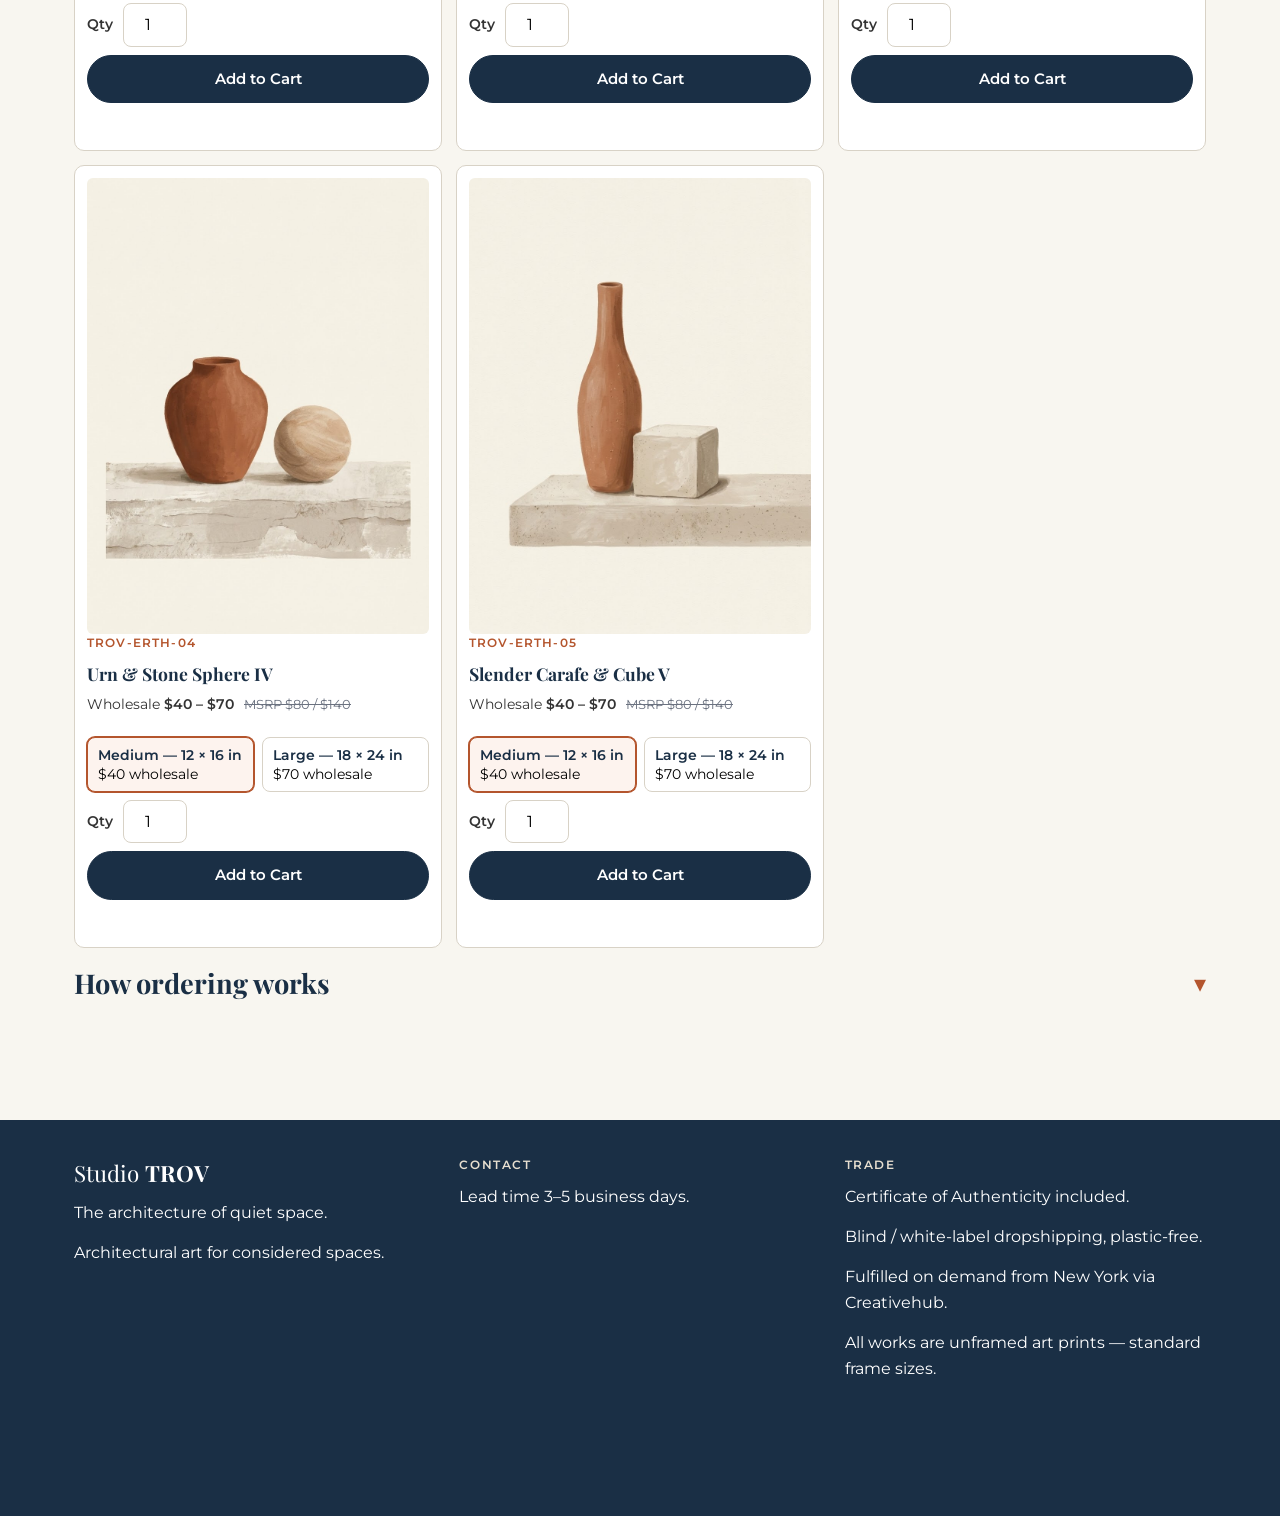
==== commit 3fda0fd2: "Site simplification batch: calm-spaces hero, short welcome, no banner/Browse button, product popups " ====
--- a/index.html
+++ b/index.html
@@ -32,16 +32,15 @@
       <a href="#trade" data-goto="shop" data-scroll="trade">Trade info</a>
     </nav>
     <div class="header-actions">
-      <a class="icon-btn" href="mailto:thestudiotrov@gmail.com" title="Reach us via email — thestudiotrov@gmail.com" aria-label="Reach us via email">
-        <span aria-hidden="true">✉</span><span class="icon-label">Email us</span>
-      </a>
+      <button class="icon-btn" type="button" data-goto="shop" title="Home — Studio TROV" aria-label="Home">
+        <span aria-hidden="true">⌂</span><span class="icon-label">Home</span>
+      </button>
       <button class="icon-btn cart-btn" type="button" data-goto="cart" aria-label="View cart">
         <span aria-hidden="true">🛒</span><span class="icon-label">Cart</span>
         <span class="cart-count" id="cart-count" aria-live="polite">0</span>
       </button>
     </div>
   </div>
-  <p class="draft-banner">Wholesale ordering — send your order by email, we send your invoice straight away, pay by bank transfer.</p>
 </header>
 
 <main id="main">
@@ -51,18 +50,16 @@
   <section class="hero container">
     <div class="hero-text">
       <p class="kicker">Wholesale ordering &middot; Open Collection &middot; 15 works</p>
-      <h1>Architectural art for considered spaces.</h1>
-      <p class="lead">Welcome to Studio TROV. We are an independent trade print studio producing museum-grade Gicl&eacute;e editions on Hahnem&uuml;hle German Etching 310gsm archival cotton rag — for interior spaces, boutique hospitality and independent retail.</p>
+      <h1>Architectural art for calm spaces.</h1>
+      <p class="lead">Welcome to Studio TROV&rsquo;s open collections. Please place your order.</p>
       <p class="frameless"><strong>All works are sold as unframed art prints.</strong> Frames shown in photographs are for styling only and are not included.</p>
       <p class="sizes-note">Standard frame sizes — Medium 12 &times; 16 in and Large 18 &times; 24 in. Buy a standard frame and the print fits right in.</p>
       <div class="hero-cta">
-        <a class="btn btn-primary" href="#collections">Browse the collections</a>
         <a class="btn btn-ghost" href="#how-it-works">How ordering works</a>
       </div>
     </div>
     <figure class="hero-media">
       <img src="assets/hero-mod01.jpg" alt="Monolith and Arch I, framed in light oak in a considered interior" width="1200" height="800">
-      <figcaption>Framed in light oak, styled in a considered interior. Frame for styling only.</figcaption>
     </figure>
   </section>
 
@@ -114,7 +111,7 @@
     <ol class="steps">
       <li><strong>1. Pick your prints</strong><span>Choose a size and quantity for each work and add it to your cart. Opening order minimum $200.</span></li>
       <li><strong>2. Tell us where to send them</strong><span>Your shop name, email, phone and delivery address — plus any delivery notes.</span></li>
-      <li><strong>3. Send your order by email</strong><span>One click sends your order straight to thestudiotrov@gmail.com — no email app needed.</span></li>
+      <li><strong>3. Send your order</strong><span>One click sends your order straight to us. No email needed.</span></li>
       <li><strong>4. We email your invoice &amp; fulfil</strong><span>Your invoice arrives straight away. Pay by bank transfer using your order number as the reference, then your order is printed and dispatched from New York via Creativehub. We email your tracking number once it ships.</span></li>
     </ol>
     <p class="fineprint">Certificate of Authenticity included with every order. Blind / white-label dropshipping in rigid flat kraft mailers, plastic-free. All prices USD.</p>
@@ -125,11 +122,6 @@
 <!-- ============ COLLECTION PAGE VIEW (dynamic) ============ -->
 <section id="view-collection" class="view" hidden aria-label="Collection page">
   <div class="container" id="collection-page"></div>
-</section>
-
-<!-- ============ PIECE PAGE VIEW (dynamic) ============ -->
-<section id="view-piece" class="view" hidden aria-label="Piece page">
-  <div class="container" id="piece-page"></div>
 </section>
 
 <!-- ============ CART VIEW ============ -->
@@ -175,6 +167,24 @@
     <p class="kicker">Step 2 of 3 &middot; Order details</p>
     <h1>Your details</h1>
     <p class="section-intro">We need these to fulfil and deliver your order, and to send your tracking number.</p>
+    <div class="returning" id="returning-box">
+      <p><strong>Returning customer?</strong> Enter the email and PIN you saved with and we'll fill in your details.</p>
+      <div class="returning-row">
+        <label for="returning-email">Email you ordered with</label>
+        <input type="email" id="returning-email" class="nice-input" placeholder="you@yourshop.com" autocomplete="email">
+        <label for="returning-pin">Your 4-digit PIN</label>
+        <span class="pin-boxes pin-boxes-small" id="returning-pin-boxes" role="group" aria-label="Your 4-digit PIN">
+          <input type="password" id="returning-pin" inputmode="numeric" pattern="[0-9]" maxlength="1" aria-label="PIN digit 1">
+          <input type="password" inputmode="numeric" pattern="[0-9]" maxlength="1" aria-label="PIN digit 2">
+          <input type="password" inputmode="numeric" pattern="[0-9]" maxlength="1" aria-label="PIN digit 3">
+          <input type="password" inputmode="numeric" pattern="[0-9]" maxlength="1" aria-label="PIN digit 4">
+        </span>
+        <button class="btn btn-ghost" type="button" id="returning-load">Load my details</button>
+      </div>
+      <p class="returning-note" id="returning-note" aria-live="polite"></p>
+      <p class="fineprint">Your details are saved only on this device, in your browser — nothing is stored on our site. <button class="link-btn" type="button" id="returning-clear">Clear my saved details</button></p>
+    </div>
+    <p class="saved-note" id="saved-note" hidden>Your saved details are filled in — change anything you need, and we'll remember the changes for next time.</p>
     <form id="order-form" novalidate>
       <fieldset>
         <legend>Buyer</legend>
@@ -239,7 +249,7 @@
     <p class="section-intro">Check everything below, then send it. Your order goes straight to Studio TROV at thestudiotrov@gmail.com — and we email your invoice straight back to you.</p>
     <div id="send-summary" aria-live="polite"></div>
     <div class="actions-row wrap">
-      <button class="btn btn-primary" type="button" id="send-order-btn">Send order email to Studio TROV →</button>
+      <button class="btn btn-primary" type="button" id="send-order-btn">Send Order</button>
       <button class="btn btn-ghost" type="button" id="copy-order-btn-send">Copy order summary</button>
       <button class="btn btn-ghost" type="button" data-goto="checkout">← Back to details</button>
     </div>
@@ -272,6 +282,60 @@
 </section>
 </main>
 
+<!-- ============ SAVE DETAILS POPUP (after first order) ============ -->
+<!-- Shown once, after a successful order send, when the buyer has
+     not saved their details yet. Yes asks for email + a 4-digit PIN
+     and saves them; No goes straight back to the home page. -->
+<div id="save-details-popup" class="popup" hidden role="dialog" aria-modal="true" aria-labelledby="save-details-title">
+  <div class="popup-backdrop"></div>
+  <div class="popup-panel popup-panel-small">
+    <div id="save-details-ask">
+      <h2 id="save-details-title">Save my details for later purchases?</h2>
+      <p>Next time you order, enter your email and PIN and your details will fill themselves in.</p>
+      <div class="actions-row">
+        <button class="btn btn-ghost" type="button" id="save-details-no">No</button>
+        <button class="btn btn-primary" type="button" id="save-details-yes">Yes</button>
+      </div>
+    </div>
+    <div id="save-details-form" hidden>
+      <h2>Save my details</h2>
+      <label>Email<input type="email" id="save-details-email" class="nice-input" autocomplete="email" placeholder="you@yourshop.com"></label>
+      <span class="pin-label">Choose a 4-digit PIN</span>
+      <span class="pin-boxes" id="save-details-pin-boxes" role="group" aria-label="Choose a 4-digit PIN">
+        <input type="password" id="save-details-pin" inputmode="numeric" pattern="[0-9]" maxlength="1" aria-label="PIN digit 1">
+        <input type="password" inputmode="numeric" pattern="[0-9]" maxlength="1" aria-label="PIN digit 2">
+        <input type="password" inputmode="numeric" pattern="[0-9]" maxlength="1" aria-label="PIN digit 3">
+        <input type="password" inputmode="numeric" pattern="[0-9]" maxlength="1" aria-label="PIN digit 4">
+      </span>
+      <p class="fineprint">You'll enter this email and PIN next time to load your details.</p>
+      <p class="form-error" id="save-details-error" role="alert" hidden></p>
+      <div class="actions-row">
+        <button class="btn btn-ghost" type="button" id="save-details-cancel">Cancel</button>
+        <button class="btn btn-primary" type="button" id="save-details-save">Save my details</button>
+      </div>
+    </div>
+    <div id="save-details-done" hidden>
+      <h2>Details saved ✓</h2>
+      <p>Next time you order, enter your email and PIN on the order form and your details will fill in.</p>
+      <div class="actions-row">
+        <button class="btn btn-primary" type="button" id="save-details-done-btn">Done</button>
+      </div>
+    </div>
+  </div>
+</div>
+
+<!-- ============ PRODUCT POPUP (full-screen) ============ -->
+<!-- Clicking a product opens this full-screen popup with the full
+     image, details and add-to-order — there are no individual
+     product pages. -->
+<div id="product-popup" class="popup" hidden role="dialog" aria-modal="true" aria-labelledby="popup-title">
+  <div class="popup-backdrop" data-close-popup></div>
+  <div class="popup-panel">
+    <button class="popup-close" type="button" data-close-popup aria-label="Close">✕ Close</button>
+    <div id="popup-content"></div>
+  </div>
+</div>
+
 <!-- ============ FLOATING GO TO CART (wireframe) ============ -->
 <div class="floating-cart" id="floating-cart" hidden>
   <div class="container floating-inner">
@@ -290,7 +354,6 @@
     </div>
     <div>
       <p class="footer-label">Contact</p>
-      <p><a href="mailto:thestudiotrov@gmail.com">thestudiotrov@gmail.com</a></p>
       <p>Lead time 3–5 business days.</p>
     </div>
     <div>
@@ -301,9 +364,8 @@
       <p>All works are unframed art prints — standard frame sizes.</p>
     </div>
   </div>
-  <p class="footer-base">© Studio TROV — Wholesale ordering. Order by email, pay by bank transfer on invoice.</p>
 </footer>
 
-<script src="app.js?v=20261114c"></script>
+<script src="app.js?v=20261114d"></script>
 </body>
 </html>
--- a/styles.css
+++ b/styles.css
@@ -281,3 +281,53 @@
   #view-confirmation{display:block !important}
   .summary-table{font-size:12px}
 }
+
+/* ---------- Product popup (full-screen) ---------- */
+.popup{position:fixed;inset:0;z-index:100}
+.popup[hidden]{display:none}
+.popup-backdrop{position:absolute;inset:0;background:rgba(11,33,57,.72)}
+.popup-panel{position:absolute;inset:0;background:var(--offwhite);overflow-y:auto;padding:14px 16px 48px;-webkit-overflow-scrolling:touch}
+.popup-close{position:sticky;top:0;float:right;z-index:2;background:var(--navy);color:#fff;border:none;border-radius:999px;padding:8px 14px;font-size:.9rem;cursor:pointer}
+.popup-figure{margin:0 0 16px}
+.popup-figure img{width:100%;border-radius:var(--radius)}
+.popup-figure img.flat{aspect-ratio:3/4;object-fit:cover}
+.popup-figure img.mock{aspect-ratio:4/3;object-fit:cover}
+.popup-figure figcaption{font-size:.8rem;color:var(--grey);margin-top:6px}
+.popup-panel .piece-info h1{font-size:1.7rem;margin-top:4px}
+@media (min-width:700px){
+  .popup-panel{left:50%;right:auto;transform:translateX(-50%);width:min(680px,94vw);top:24px;bottom:24px;height:auto;border-radius:var(--radius)}
+}
+@media print{
+  .popup{display:none !important}
+}
+
+/* ---------- Returning customer (saved details) ---------- */
+.returning{border:1px solid var(--hair);border-radius:var(--radius);padding:14px 16px;margin:0 0 18px;background:#fff}
+.returning p{margin:0 0 10px}
+.returning-row{display:flex;gap:10px;flex-wrap:wrap;align-items:center}
+.returning-row label{position:absolute;left:-9999px;width:1px;height:1px;overflow:hidden}
+.returning-row input{flex:1 1 200px}
+.returning-note{font-size:.9rem;color:var(--navy);min-height:1.2em}
+.saved-note{font-size:.9rem;color:var(--navy);background:#fff;border:1px solid var(--hair);border-radius:var(--radius);padding:10px 14px}
+.link-btn{background:none;border:none;color:var(--navy);text-decoration:underline;cursor:pointer;padding:0;font:inherit}
+
+/* ---------- Save-details prompt (small centred panel) ---------- */
+.popup-panel-small{inset:auto 16px;top:50%;transform:translateY(-50%);max-height:88vh;padding:22px 20px 28px;border-radius:22px;border:1px solid var(--hair);box-shadow:0 24px 60px rgba(11,33,57,.35)}
+.popup-panel-small h2{font-size:1.4rem;margin-top:0}
+.popup-panel-small label{display:block;margin:0 0 12px;font-weight:600}
+.popup-panel-small label input{display:block;width:100%;margin-top:6px}
+.popup-panel-small .pin-label{display:block;font-weight:600;margin:0 0 8px}
+.popup-panel-small .pin-boxes{margin:0 0 14px}
+
+/* ---------- Nicer email field + four-box PIN ---------- */
+.nice-input{padding:12px 16px;border:1.5px solid var(--hair);border-radius:14px;font:inherit;background:#fff;transition:border-color .15s,box-shadow .15s}
+.nice-input:focus{outline:none;border-color:var(--navy);box-shadow:0 0 0 3px rgba(26,47,69,.14)}
+.pin-boxes{display:flex;gap:10px}
+.pin-boxes input{width:52px;height:56px;padding:0;text-align:center;font-size:1.4rem;font-weight:600;border:1.5px solid var(--hair);border-radius:14px;background:#fff;transition:border-color .15s,box-shadow .15s}
+.pin-boxes input:focus{outline:none;border-color:var(--navy);box-shadow:0 0 0 3px rgba(26,47,69,.14)}
+.popup-panel-small .pin-boxes input{display:inline-block;width:52px;margin-top:0}
+.returning-row .pin-boxes{flex:0 0 auto}
+.returning-row .pin-boxes input{flex:0 0 auto;width:44px;height:48px;font-size:1.2rem;border-radius:12px}
+@media (min-width:700px){
+  .popup-panel-small{left:50%;right:auto;transform:translate(-50%,-50%);width:min(480px,94vw)}
+}
